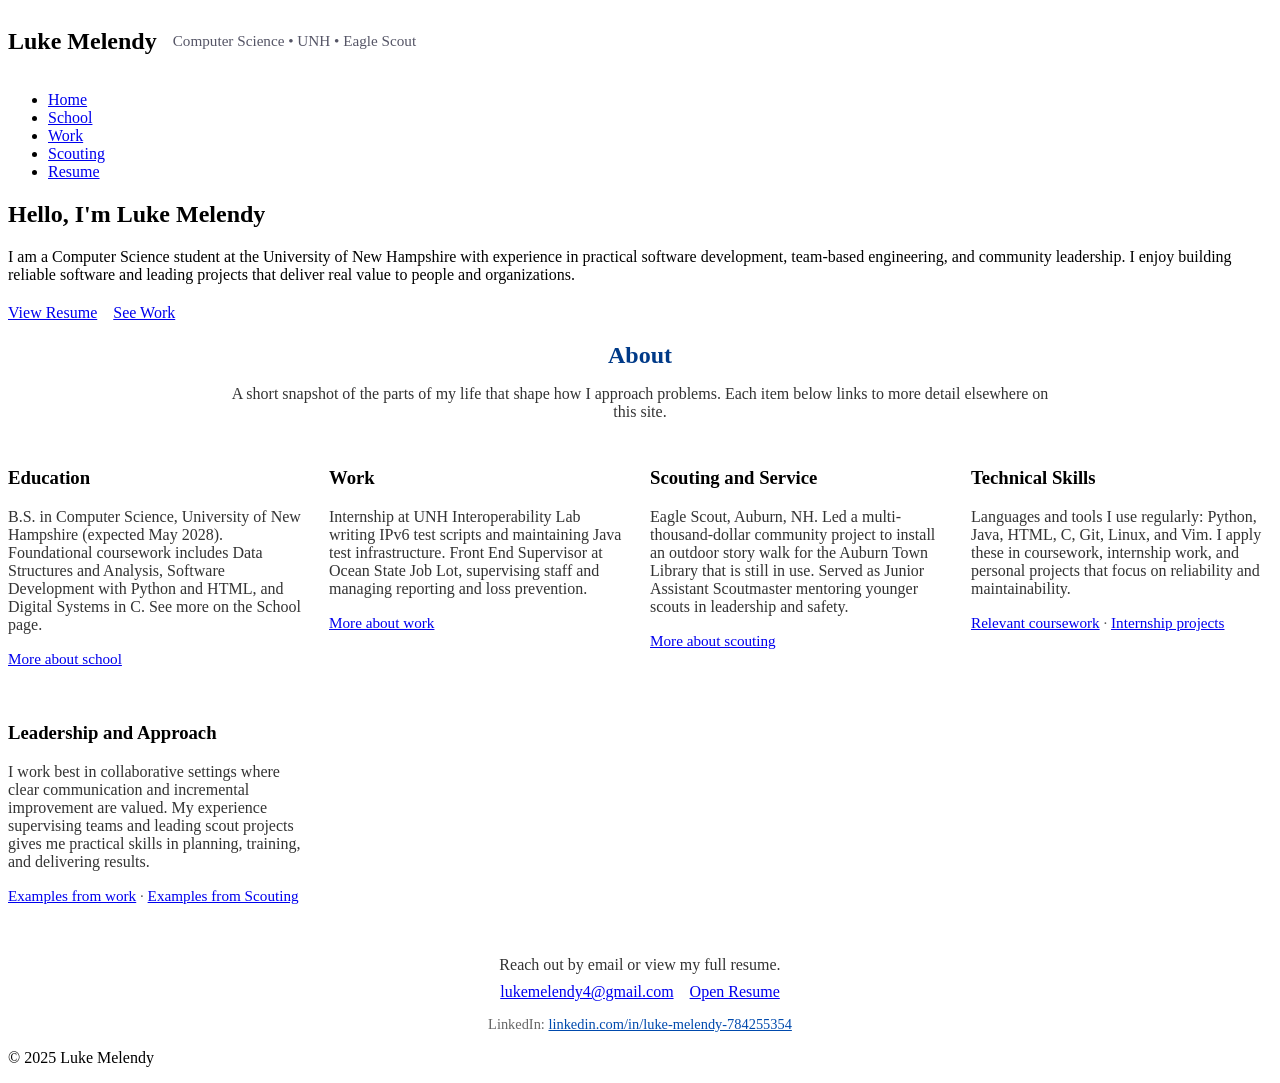
==== index.html @ 71cd74e4 "Update index.html" ====
<!DOCTYPE html>
<html lang="en">
<head>
  <meta charset="utf-8" />
  <meta name="viewport" content="width=device-width,initial-scale=1" />
  <title>Luke Melendy | Portfolio</title>
  <link rel="icon" type="image/png" href="assets/icons/site-logo.png" /> 
</head>
<body>
  <!-- Navigation -->
  <nav class="navbar" role="navigation" aria-label="Main navigation">
    <div style="display:flex; align-items:center; gap:1rem;">
      <h1 class="logo">Luke Melendy</h1>
      <span style="color:#556; font-size:0.95rem;">Computer Science • UNH • Eagle Scout</span>
    </div>

    <ul class="nav-links" aria-hidden="false">
      <li><a href="index.html" class="active">Home</a></li>
      <li><a href="school.html">School</a></li>
      <li><a href="work.html">Work</a></li>
      <li><a href="scouting.html">Scouting</a></li>
      <li><a href="resume.html">Resume</a></li>
    </ul>
  </nav>

  <!-- Hero -->
  <header class="hero" role="banner">
    <div class="hero-content">
      <h2>Hello, I'm Luke Melendy</h2>
      <p>
        I am a Computer Science student at the University of New Hampshire with experience in practical software
        development, team-based engineering, and community leadership. I enjoy building reliable software and
        leading projects that deliver real value to people and organizations.
      </p>

      <div style="margin-top:1.25rem;">
        <a class="btn-primary" href="resume.html">View Resume</a>
        <a class="btn-secondary" href="work.html" style="margin-left:0.75rem">See Work</a>
      </div>
    </div>
  </header>

  <!-- About section with short descriptions for everything -->
  <main class="content" id="about" role="main">
    <h2 style="text-align:center; margin-bottom:1rem; color:#003a88">About</h2>
    <p style="max-width:820px; margin:0 auto 1.75rem; text-align:center; color:#333;">
      A short snapshot of the parts of my life that shape how I approach problems. Each item below links to more
      detail elsewhere on this site.
    </p>

    <!-- responsive grid of short cards -->
    <div class="about-grid" style="display:grid; gap:1.25rem; grid-template-columns:repeat(auto-fit,minmax(260px,1fr));">
      <!-- Education -->
      <div class="edu-card" role="region" aria-labelledby="about-education">
        <h3 id="about-education">Education</h3>
        <p style="color:#333;">
          B.S. in Computer Science, University of New Hampshire (expected May 2028). Foundational coursework includes
          Data Structures and Analysis, Software Development with Python and HTML, and Digital Systems in C. See more on
          the School page.
        </p>
        <p style="margin-top:0.6rem; font-size:0.95rem; color:#555;">
          <a href="school.html">More about school</a>
        </p>
      </div>

      <!-- Work -->
      <div class="work-card" role="region" aria-labelledby="about-work">
        <h3 id="about-work">Work</h3>
        <p style="color:#333;">
          Internship at UNH Interoperability Lab writing IPv6 test scripts and maintaining Java test infrastructure.
          Front End Supervisor at Ocean State Job Lot, supervising staff and managing reporting and loss prevention.
        </p>
        <p style="margin-top:0.6rem; font-size:0.95rem; color:#555;">
          <a href="work.html">More about work</a>
        </p>
      </div>

      <!-- Scouting / Community -->
      <div class="scout-card" role="region" aria-labelledby="about-scouting">
        <h3 id="about-scouting">Scouting and Service</h3>
        <p style="color:#333;">
          Eagle Scout, Auburn, NH. Led a multi-thousand-dollar community project to install an outdoor story walk
          for the Auburn Town Library that is still in use. Served as Junior Assistant Scoutmaster mentoring younger
          scouts in leadership and safety.
        </p>
        <p style="margin-top:0.6rem; font-size:0.95rem; color:#555;">
          <a href="scouting.html">More about scouting</a>
        </p>
      </div>

      <!-- Technical Skills & Projects -->
      <div class="edu-card" role="region" aria-labelledby="about-skills">
        <h3 id="about-skills">Technical Skills</h3>
        <p style="color:#333;">
          Languages and tools I use regularly: Python, Java, HTML, C, Git, Linux, and Vim. I apply these in coursework,
          internship work, and personal projects that focus on reliability and maintainability.
        </p>
        <p style="margin-top:0.6rem; font-size:0.95rem; color:#555;">
          <a href="school.html">Relevant coursework</a> · <a href="work.html">Internship projects</a>
        </p>
      </div>

      <!-- Leadership & Approach -->
      <div class="work-card" role="region" aria-labelledby="about-leadership">
        <h3 id="about-leadership">Leadership and Approach</h3>
        <p style="color:#333;">
          I work best in collaborative settings where clear communication and incremental improvement are valued. My
          experience supervising teams and leading scout projects gives me practical skills in planning, training,
          and delivering results.
        </p>
        <p style="margin-top:0.6rem; font-size:0.95rem; color:#555;">
          <a href="work.html">Examples from work</a> · <a href="scouting.html">Examples from Scouting</a>
        </p>
      </div>
    </div>

    <!-- Small contact / quick links area -->
    <section style="max-width:900px; margin:2.25rem auto 0; text-align:center;">
      <p style="color:#333; margin-bottom:0.6rem;">
        Reach out by email or view my full resume.
      </p>
      <div>
        <a class="btn-secondary" href="mailto:lukemelendy4@gmail.com">lukemelendy4@gmail.com</a>
        <a class="btn-primary" href="resume.html" style="margin-left:0.75rem">Open Resume</a>
      </div>
      <p style="margin-top:0.9rem; color:#666; font-size:0.9rem;">
        LinkedIn: <a href="https://www.linkedin.com/in/luke-melendy-784255354" target="_blank" style="color:#004aad">linkedin.com/in/luke-melendy-784255354</a>
      </p>
    </section>
  </main>

  <!-- Footer -->
  <footer>
    <p>© 2025 Luke Melendy</p>
  </footer>
</body>
</html>
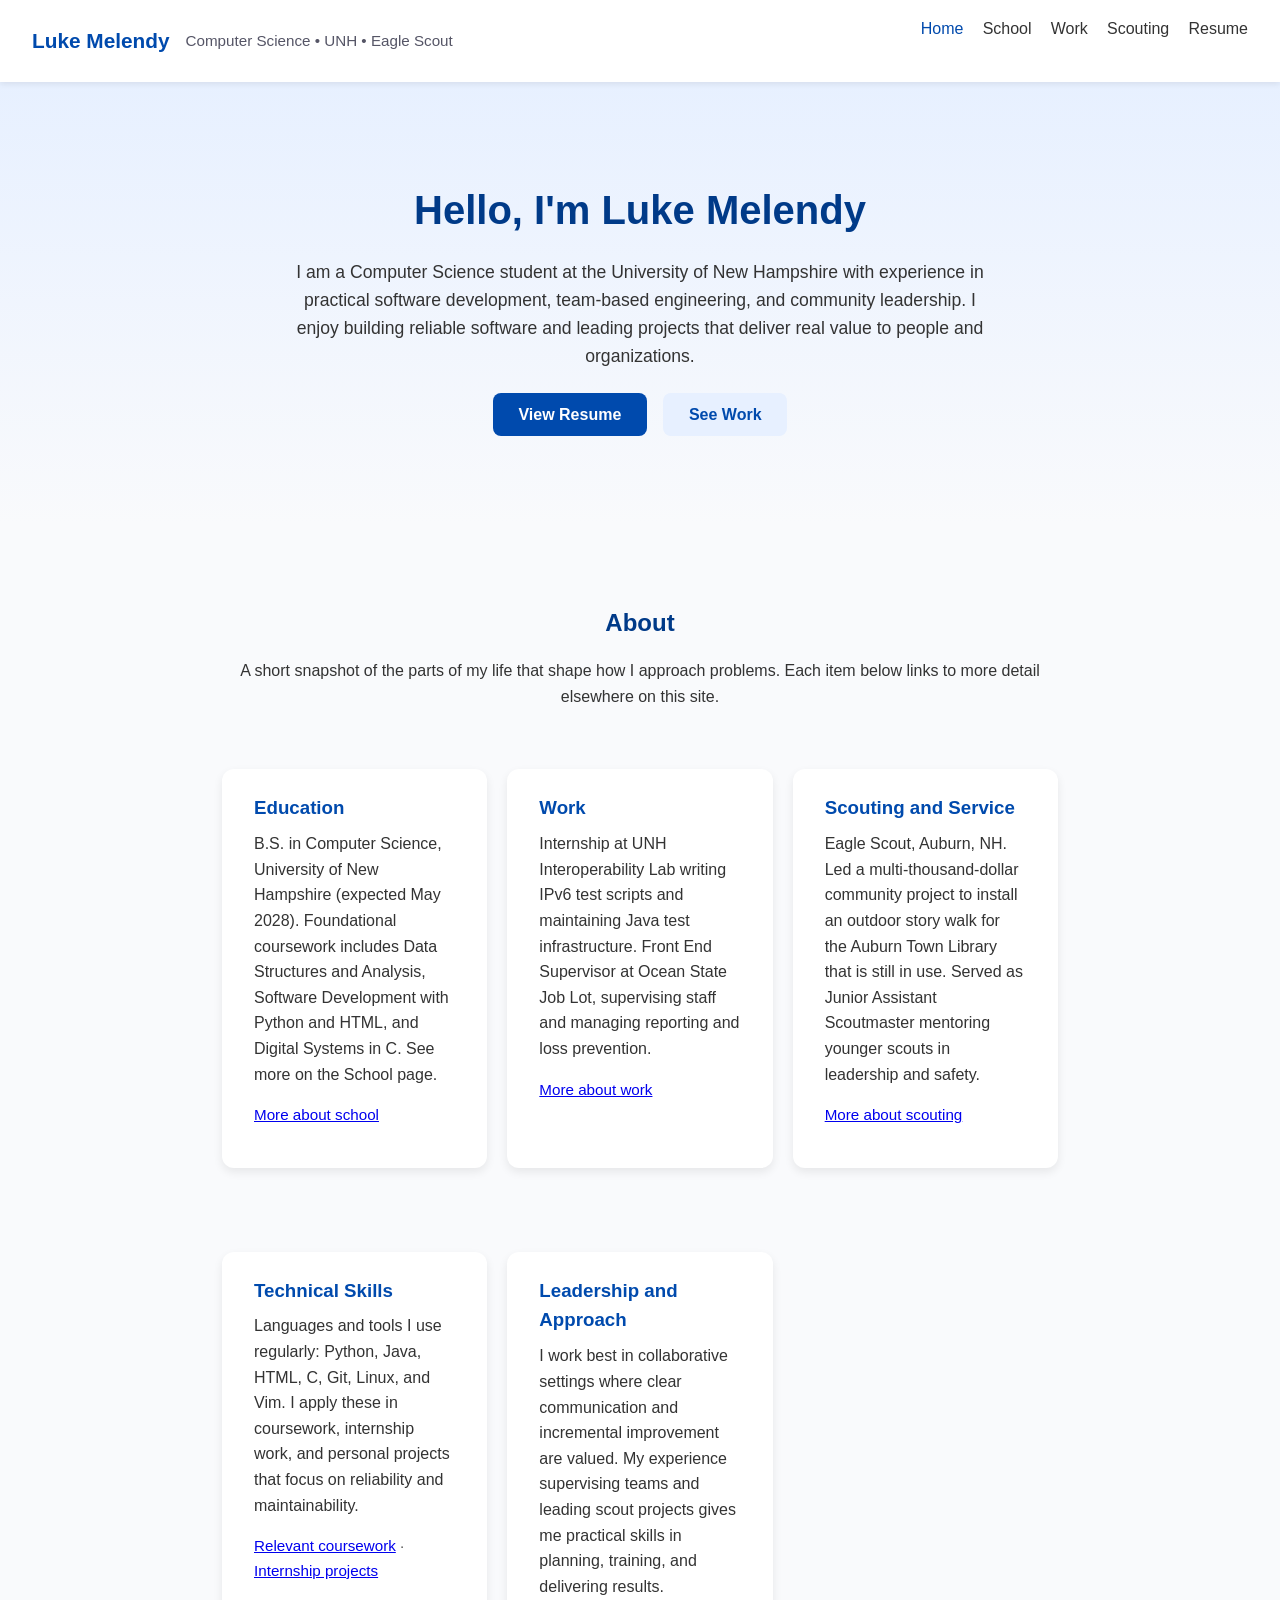
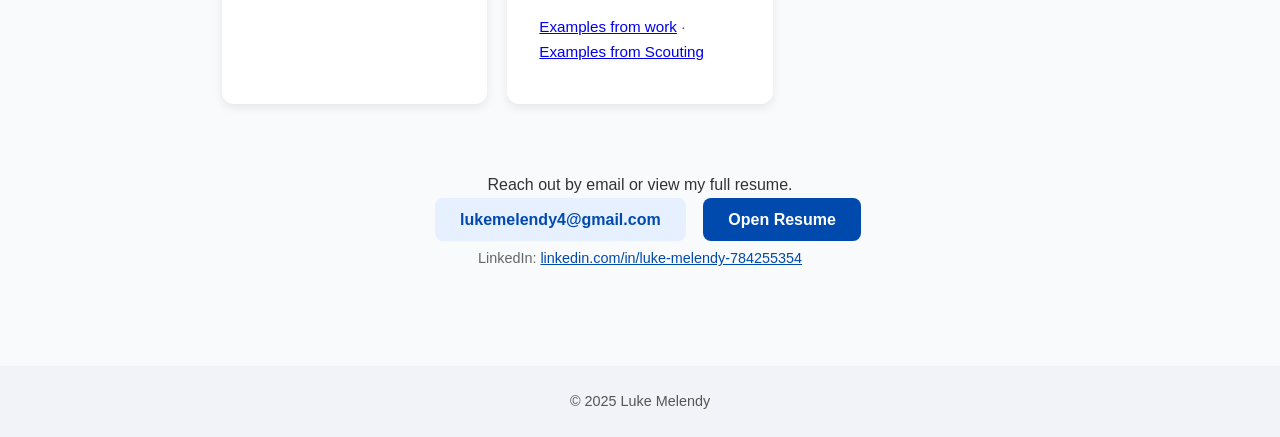
==== commit 1dfa0812: "Update index.html" ====
--- a/index.html
+++ b/index.html
@@ -4,6 +4,7 @@
   <meta charset="utf-8" />
   <meta name="viewport" content="width=device-width,initial-scale=1" />
   <title>Luke Melendy | Portfolio</title>
+  <link rel="stylesheet" href="style.css" />
   <link rel="icon" type="image/png" href="assets/icons/site-logo.png" /> 
 </head>
 <body>
--- a/style.css
+++ b/style.css
@@ -0,0 +1,249 @@
+/* ===== Global Reset ===== */
+* {
+  margin: 0;
+  padding: 0;
+  box-sizing: border-box;
+}
+
+body {
+  font-family: "Segoe UI", Tahoma, Geneva, Verdana, sans-serif;
+  background-color: #f9fafc;
+  color: #222;
+  line-height: 1.6;
+}
+
+/* ===== Navbar ===== */
+.navbar {
+  background-color: #ffffff;
+  display: flex;
+  justify-content: space-between;
+  align-items: center;
+  padding: 1rem 2rem;
+  box-shadow: 0 2px 6px rgba(0, 0, 0, 0.08);
+  position: sticky;
+  top: 0;
+  z-index: 10;
+}
+
+.logo {
+  font-size: 1.3rem;
+  font-weight: 700;
+  color: #004aad;
+}
+
+.nav-links {
+  list-style: none;
+  display: flex;
+  gap: 1.2rem;
+}
+
+.nav-links a {
+  text-decoration: none;
+  color: #333;
+  font-weight: 500;
+  transition: color 0.2s;
+}
+
+.nav-links a:hover,
+.nav-links .active {
+  color: #004aad;
+}
+
+/* ===== Hero Section (Homepage) ===== */
+.hero {
+  text-align: center;
+  padding: 6rem 2rem;
+  background: linear-gradient(180deg, #e7f0ff 0%, #f9fafc 100%);
+}
+
+.hero h2 {
+  font-size: 2.5rem;
+  color: #003a88;
+  margin-bottom: 1rem;
+}
+
+.hero p {
+  max-width: 700px;
+  margin: 0 auto 2rem;
+  font-size: 1.1rem;
+  color: #333;
+}
+
+.btn-primary {
+  background-color: #004aad;
+  color: white;
+  text-decoration: none;
+  padding: 0.8rem 1.6rem;
+  border-radius: 8px;
+  font-weight: 600;
+  transition: background-color 0.2s;
+}
+
+.btn-primary:hover {
+  background-color: #003a88;
+}
+
+.btn-secondary {
+  background-color: #e7f0ff;
+  color: #004aad;
+  text-decoration: none;
+  padding: 0.8rem 1.6rem;
+  border-radius: 8px;
+  font-weight: 600;
+  margin-left: 1rem;
+  transition: background-color 0.2s;
+}
+
+.btn-secondary:hover {
+  background-color: #d5e5ff;
+}
+
+/* ===== Content Sections ===== */
+.content {
+  max-width: 900px;
+  margin: 3rem auto;
+  padding: 2rem;
+}
+
+.content h2 {
+  color: #003a88;
+  margin-bottom: 1rem;
+  text-align: center;
+}
+
+.content p {
+  margin-bottom: 1rem;
+  color: #333;
+}
+
+/* ===== Cards (Education, Work, Scouting) ===== */
+.edu-card,
+.work-card,
+.scout-card {
+  background: #ffffff;
+  border-radius: 12px;
+  padding: 1.5rem 2rem;
+  margin: 2rem 0;
+  box-shadow: 0 4px 10px rgba(0, 0, 0, 0.08);
+}
+
+.edu-card h3,
+.work-card h3,
+.scout-card h3 {
+  color: #004aad;
+  margin-bottom: 0.5rem;
+}
+
+.date {
+  color: #555;
+  font-size: 0.9rem;
+  margin-bottom: 1rem;
+}
+
+ul {
+  margin-left: 1.5rem;
+  margin-bottom: 1rem;
+}
+
+ul li {
+  margin-bottom: 0.5rem;
+}
+
+/* ===== Skills Section ===== */
+.skills {
+  max-width: 900px;
+  margin: 3rem auto;
+  padding: 2rem;
+  background: #ffffff;
+  border-radius: 12px;
+  box-shadow: 0 4px 10px rgba(0, 0, 0, 0.08);
+}
+
+.skill-grid {
+  display: grid;
+  grid-template-columns: repeat(auto-fit, minmax(220px, 1fr));
+  gap: 1rem;
+}
+
+.skills h2 {
+  color: #003a88;
+  margin-bottom: 1rem;
+  text-align: center;
+}
+
+/* ===== Resume Section ===== */
+.resume-viewer {
+  margin: 2rem 0;
+  border-radius: 8px;
+  overflow: hidden;
+  box-shadow: 0 4px 10px rgba(0, 0, 0, 0.08);
+}
+
+.resume-actions {
+  text-align: center;
+  margin-bottom: 3rem;
+}
+
+.resume-actions a {
+  display: inline-block;
+  margin: 0.5rem;
+}
+
+/* ===== Contact Section ===== */
+.contact {
+  background-color: #ffffff;
+  padding: 2rem;
+  border-radius: 12px;
+  box-shadow: 0 4px 10px rgba(0, 0, 0, 0.08);
+  max-width: 900px;
+  margin: 0 auto 3rem;
+}
+
+.contact h3 {
+  text-align: center;
+  color: #003a88;
+  margin-bottom: 1rem;
+}
+
+.contact ul {
+  list-style: none;
+  text-align: center;
+}
+
+.contact li {
+  margin-bottom: 0.5rem;
+}
+
+.contact a {
+  color: #004aad;
+  text-decoration: none;
+}
+
+.contact a:hover {
+  text-decoration: underline;
+}
+
+/* ===== Footer ===== */
+footer {
+  text-align: center;
+  padding: 1.5rem;
+  color: #555;
+  background-color: #f1f3f8;
+  font-size: 0.9rem;
+}
+
+/* ===== Responsive Design ===== */
+@media (max-width: 768px) {
+  .nav-links {
+    flex-wrap: wrap;
+    gap: 0.6rem;
+  }
+
+  .hero h2 {
+    font-size: 2rem;
+  }
+
+  .content, .skills {
+    padding: 1.5rem;
+  }
+}
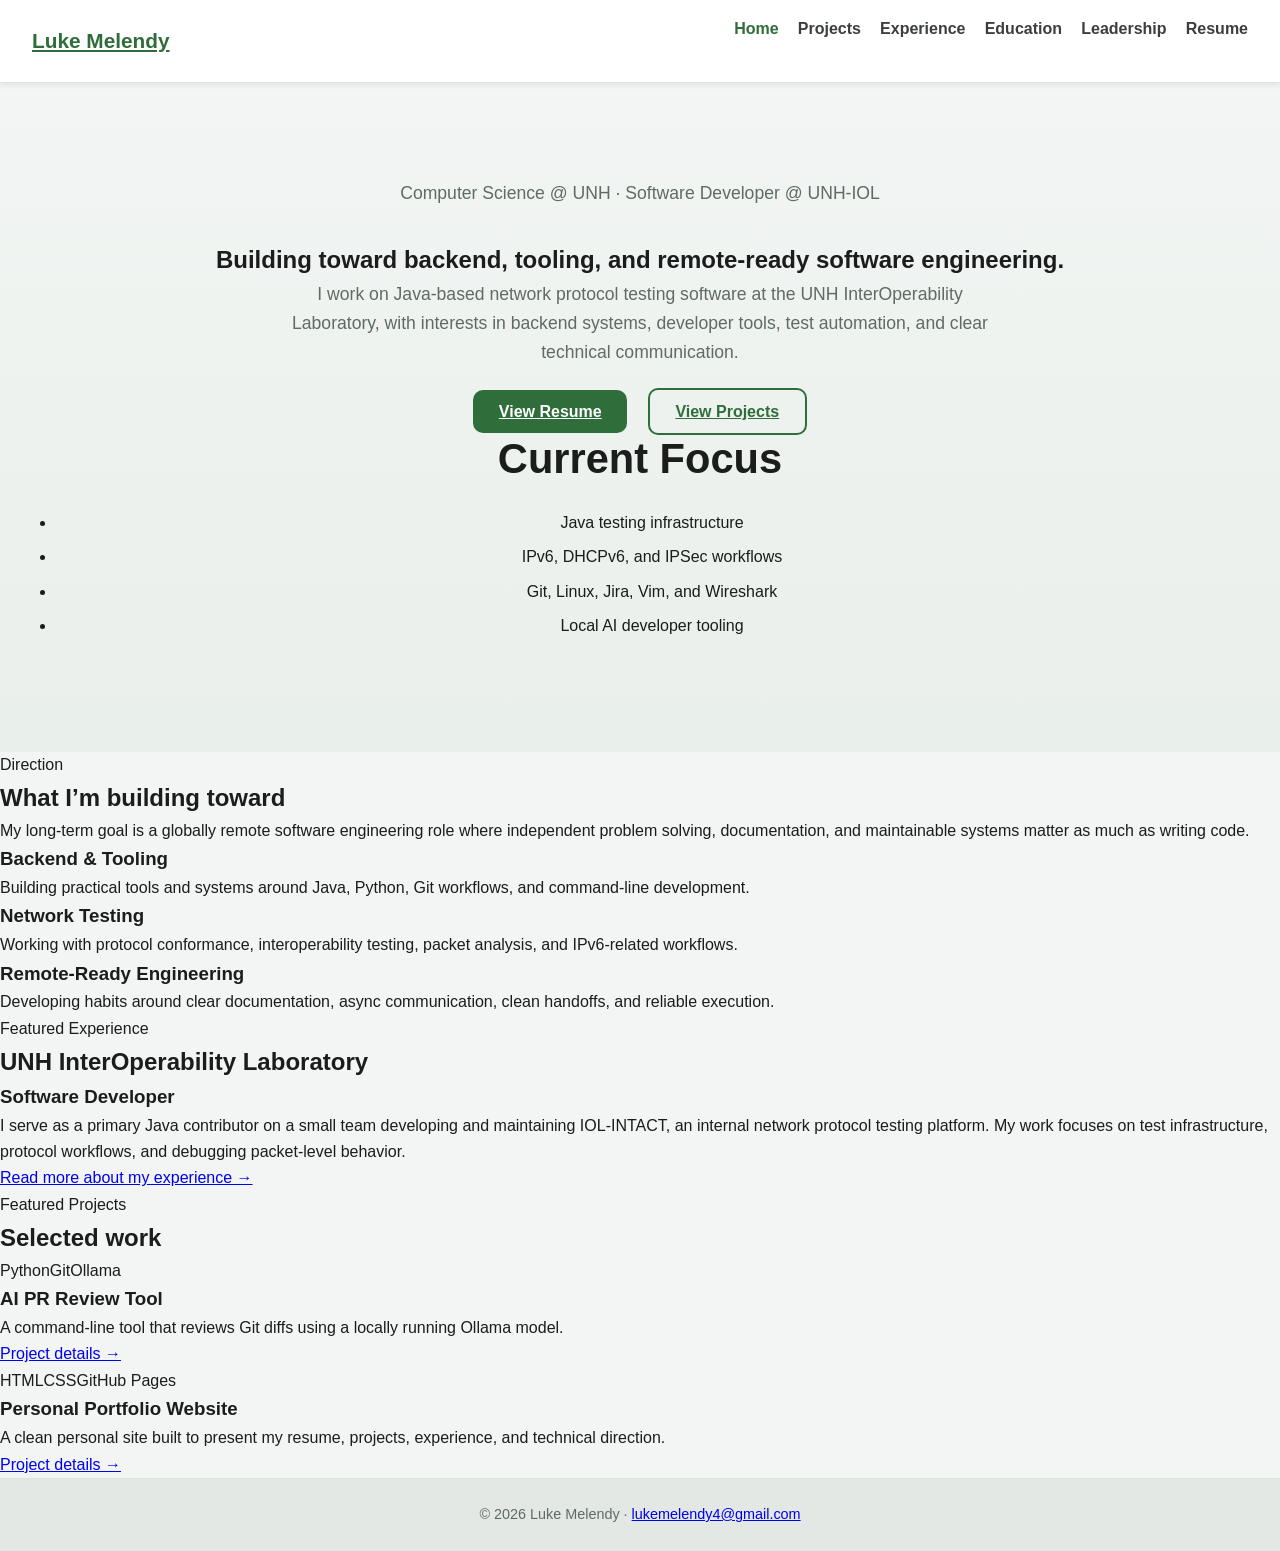
==== commit 25234eb1: "Update index.html" ====
--- a/index.html
+++ b/index.html
@@ -1,138 +1,122 @@
 <!DOCTYPE html>
 <html lang="en">
 <head>
-  <meta charset="utf-8" />
-  <meta name="viewport" content="width=device-width,initial-scale=1" />
-  <title>Luke Melendy | Portfolio</title>
+  <meta charset="UTF-8" />
+  <meta name="viewport" content="width=device-width, initial-scale=1.0" />
+  <meta name="description" content="Luke Melendy — Computer Science student and software developer focused on backend tools, network testing, automation, and remote-ready engineering." />
+  <title>Luke Melendy | Software Developer</title>
   <link rel="stylesheet" href="style.css" />
-  <link rel="icon" type="image/png" href="assets/icons/site-logo.png" /> 
+  <link rel="icon" type="image/png" href="assets/icons/site-logo.png" />
 </head>
 <body>
-  <!-- Navigation -->
-  <nav class="navbar" role="navigation" aria-label="Main navigation">
-    <div style="display:flex; align-items:center; gap:1rem;">
-      <h1 class="logo">Luke Melendy</h1>
-      <span style="color:#556; font-size:0.95rem;">Computer Science • UNH • Eagle Scout</span>
-    </div>
-
-    <ul class="nav-links" aria-hidden="false">
+  <nav class="navbar" aria-label="Main navigation">
+    <a class="logo" href="index.html">Luke Melendy</a>
+    <ul class="nav-links">
       <li><a href="index.html" class="active">Home</a></li>
-      <li><a href="school.html">School</a></li>
-      <li><a href="work.html">Work</a></li>
-      <li><a href="scouting.html">Scouting</a></li>
+      <li><a href="projects.html">Projects</a></li>
+      <li><a href="work.html">Experience</a></li>
+      <li><a href="school.html">Education</a></li>
+      <li><a href="scouting.html">Leadership</a></li>
       <li><a href="resume.html">Resume</a></li>
     </ul>
   </nav>
 
-  <!-- Hero -->
-  <header class="hero" role="banner">
-    <div class="hero-content">
-      <h2>Hello, I'm Luke Melendy</h2>
-      <p>
-        I am a Computer Science student at the University of New Hampshire with experience in practical software
-        development, team-based engineering, and community leadership. I enjoy building reliable software and
-        leading projects that deliver real value to people and organizations.
-      </p>
+  <main>
+    <section class="hero split-section">
+      <div class="hero-copy">
+        <p class="eyebrow">Computer Science @ UNH · Software Developer @ UNH-IOL</p>
+        <h1>Building toward backend, tooling, and remote-ready software engineering.</h1>
+        <p class="lead">
+          I work on Java-based network protocol testing software at the UNH InterOperability Laboratory, with interests in backend systems, developer tools, test automation, and clear technical communication.
+        </p>
+        <div class="button-row">
+          <a class="btn-primary" href="resume.html">View Resume</a>
+          <a class="btn-secondary" href="projects.html">View Projects</a>
+        </div>
+      </div>
 
-      <div style="margin-top:1.25rem;">
-        <a class="btn-primary" href="resume.html">View Resume</a>
-        <a class="btn-secondary" href="work.html" style="margin-left:0.75rem">See Work</a>
-      </div>
-    </div>
-  </header>
+      <aside class="hero-card" aria-label="Technical focus summary">
+        <h2>Current Focus</h2>
+        <ul class="clean-list">
+          <li><span>Java testing infrastructure</span></li>
+          <li><span>IPv6, DHCPv6, and IPSec workflows</span></li>
+          <li><span>Git, Linux, Jira, Vim, and Wireshark</span></li>
+          <li><span>Local AI developer tooling</span></li>
+        </ul>
+      </aside>
+    </section>
 
-  <!-- About section with short descriptions for everything -->
-  <main class="content" id="about" role="main">
-    <h2 style="text-align:center; margin-bottom:1rem; color:#003a88">About</h2>
-    <p style="max-width:820px; margin:0 auto 1.75rem; text-align:center; color:#333;">
-      A short snapshot of the parts of my life that shape how I approach problems. Each item below links to more
-      detail elsewhere on this site.
-    </p>
-
-    <!-- responsive grid of short cards -->
-    <div class="about-grid" style="display:grid; gap:1.25rem; grid-template-columns:repeat(auto-fit,minmax(260px,1fr));">
-      <!-- Education -->
-      <div class="edu-card" role="region" aria-labelledby="about-education">
-        <h3 id="about-education">Education</h3>
-        <p style="color:#333;">
-          B.S. in Computer Science, University of New Hampshire (expected May 2028). Foundational coursework includes
-          Data Structures and Analysis, Software Development with Python and HTML, and Digital Systems in C. See more on
-          the School page.
-        </p>
-        <p style="margin-top:0.6rem; font-size:0.95rem; color:#555;">
-          <a href="school.html">More about school</a>
+    <section class="section">
+      <div class="section-heading">
+        <p class="eyebrow">Direction</p>
+        <h2>What I’m building toward</h2>
+        <p>
+          My long-term goal is a globally remote software engineering role where independent problem solving, documentation, and maintainable systems matter as much as writing code.
         </p>
       </div>
 
-      <!-- Work -->
-      <div class="work-card" role="region" aria-labelledby="about-work">
-        <h3 id="about-work">Work</h3>
-        <p style="color:#333;">
-          Internship at UNH Interoperability Lab writing IPv6 test scripts and maintaining Java test infrastructure.
-          Front End Supervisor at Ocean State Job Lot, supervising staff and managing reporting and loss prevention.
-        </p>
-        <p style="margin-top:0.6rem; font-size:0.95rem; color:#555;">
-          <a href="work.html">More about work</a>
-        </p>
+      <div class="card-grid three">
+        <article class="card">
+          <h3>Backend & Tooling</h3>
+          <p>Building practical tools and systems around Java, Python, Git workflows, and command-line development.</p>
+        </article>
+        <article class="card">
+          <h3>Network Testing</h3>
+          <p>Working with protocol conformance, interoperability testing, packet analysis, and IPv6-related workflows.</p>
+        </article>
+        <article class="card">
+          <h3>Remote-Ready Engineering</h3>
+          <p>Developing habits around clear documentation, async communication, clean handoffs, and reliable execution.</p>
+        </article>
+      </div>
+    </section>
+
+    <section class="section soft-section">
+      <div class="section-heading compact">
+        <p class="eyebrow">Featured Experience</p>
+        <h2>UNH InterOperability Laboratory</h2>
+      </div>
+      <div class="feature-panel">
+        <div>
+          <h3>Software Developer</h3>
+          <p>
+            I serve as a primary Java contributor on a small team developing and maintaining IOL-INTACT, an internal network protocol testing platform. My work focuses on test infrastructure, protocol workflows, and debugging packet-level behavior.
+          </p>
+        </div>
+        <a class="text-link" href="work.html">Read more about my experience →</a>
+      </div>
+    </section>
+
+    <section class="section">
+      <div class="section-heading compact">
+        <p class="eyebrow">Featured Projects</p>
+        <h2>Selected work</h2>
       </div>
 
-      <!-- Scouting / Community -->
-      <div class="scout-card" role="region" aria-labelledby="about-scouting">
-        <h3 id="about-scouting">Scouting and Service</h3>
-        <p style="color:#333;">
-          Eagle Scout, Auburn, NH. Led a multi-thousand-dollar community project to install an outdoor story walk
-          for the Auburn Town Library that is still in use. Served as Junior Assistant Scoutmaster mentoring younger
-          scouts in leadership and safety.
-        </p>
-        <p style="margin-top:0.6rem; font-size:0.95rem; color:#555;">
-          <a href="scouting.html">More about scouting</a>
-        </p>
+      <div class="card-grid two">
+        <article class="card project-card">
+          <div class="tag-row">
+            <span>Python</span><span>Git</span><span>Ollama</span>
+          </div>
+          <h3>AI PR Review Tool</h3>
+          <p>A command-line tool that reviews Git diffs using a locally running Ollama model.</p>
+          <a class="text-link" href="projects.html#ai-pr-review">Project details →</a>
+        </article>
+
+        <article class="card project-card">
+          <div class="tag-row">
+            <span>HTML</span><span>CSS</span><span>GitHub Pages</span>
+          </div>
+          <h3>Personal Portfolio Website</h3>
+          <p>A clean personal site built to present my resume, projects, experience, and technical direction.</p>
+          <a class="text-link" href="projects.html#portfolio">Project details →</a>
+        </article>
       </div>
-
-      <!-- Technical Skills & Projects -->
-      <div class="edu-card" role="region" aria-labelledby="about-skills">
-        <h3 id="about-skills">Technical Skills</h3>
-        <p style="color:#333;">
-          Languages and tools I use regularly: Python, Java, HTML, C, Git, Linux, and Vim. I apply these in coursework,
-          internship work, and personal projects that focus on reliability and maintainability.
-        </p>
-        <p style="margin-top:0.6rem; font-size:0.95rem; color:#555;">
-          <a href="school.html">Relevant coursework</a> · <a href="work.html">Internship projects</a>
-        </p>
-      </div>
-
-      <!-- Leadership & Approach -->
-      <div class="work-card" role="region" aria-labelledby="about-leadership">
-        <h3 id="about-leadership">Leadership and Approach</h3>
-        <p style="color:#333;">
-          I work best in collaborative settings where clear communication and incremental improvement are valued. My
-          experience supervising teams and leading scout projects gives me practical skills in planning, training,
-          and delivering results.
-        </p>
-        <p style="margin-top:0.6rem; font-size:0.95rem; color:#555;">
-          <a href="work.html">Examples from work</a> · <a href="scouting.html">Examples from Scouting</a>
-        </p>
-      </div>
-    </div>
-
-    <!-- Small contact / quick links area -->
-    <section style="max-width:900px; margin:2.25rem auto 0; text-align:center;">
-      <p style="color:#333; margin-bottom:0.6rem;">
-        Reach out by email or view my full resume.
-      </p>
-      <div>
-        <a class="btn-secondary" href="mailto:lukemelendy4@gmail.com">lukemelendy4@gmail.com</a>
-        <a class="btn-primary" href="resume.html" style="margin-left:0.75rem">Open Resume</a>
-      </div>
-      <p style="margin-top:0.9rem; color:#666; font-size:0.9rem;">
-        LinkedIn: <a href="https://www.linkedin.com/in/luke-melendy-784255354" target="_blank" style="color:#004aad">linkedin.com/in/luke-melendy-784255354</a>
-      </p>
     </section>
   </main>
 
-  <!-- Footer -->
   <footer>
-    <p>© 2025 Luke Melendy</p>
+    <p>© 2026 Luke Melendy · <a href="mailto:lukemelendy4@gmail.com">lukemelendy4@gmail.com</a></p>
   </footer>
 </body>
 </html>
--- a/style.css
+++ b/style.css
@@ -5,21 +5,39 @@
   box-sizing: border-box;
 }
 
+/* ===== Readable Green/Grey Theme ===== */
+:root{
+  --bg: #f2f5f3;           /* light grey with subtle green tint */
+  --panel: #ffffff;        /* main card background */
+  --panel-soft: #f8faf9;   /* soft grey-green panel */
+
+  --text: #1a1d1b;         /* near-black forest charcoal (VERY readable) */
+  --muted: #5f6b63;        /* neutral green-grey for secondary text */
+
+  --accent: #2f6d3a;       /* forest green */
+  --accent-light: #76b48d; /* soft moss green */
+
+  --border: #dde4df;       /* light desaturated green border */
+  --shadow: rgba(0,0,0,0.08);
+}
+
+/* ===== Page ===== */
 body {
   font-family: "Segoe UI", Tahoma, Geneva, Verdana, sans-serif;
-  background-color: #f9fafc;
-  color: #222;
-  line-height: 1.6;
+  background-color: var(--bg);
+  color: var(--text);
+  line-height: 1.65;
 }
 
 /* ===== Navbar ===== */
 .navbar {
-  background-color: #ffffff;
+  background: var(--panel);
   display: flex;
   justify-content: space-between;
   align-items: center;
   padding: 1rem 2rem;
-  box-shadow: 0 2px 6px rgba(0, 0, 0, 0.08);
+  border-bottom: 1px solid var(--border);
+  box-shadow: 0 2px 6px var(--shadow);
   position: sticky;
   top: 0;
   z-index: 10;
@@ -28,7 +46,7 @@
 .logo {
   font-size: 1.3rem;
   font-weight: 700;
-  color: #004aad;
+  color: var(--accent);
 }
 
 .nav-links {
@@ -39,26 +57,28 @@
 
 .nav-links a {
   text-decoration: none;
-  color: #333;
-  font-weight: 500;
-  transition: color 0.2s;
+  color: var(--text);
+  font-weight: 600;
+  opacity: 0.85;
+  transition: color 0.18s, opacity 0.18s;
 }
 
 .nav-links a:hover,
 .nav-links .active {
-  color: #004aad;
-}
-
-/* ===== Hero Section (Homepage) ===== */
+  color: var(--accent);
+  opacity: 1;
+}
+
+/* ===== Hero ===== */
 .hero {
   text-align: center;
   padding: 6rem 2rem;
-  background: linear-gradient(180deg, #e7f0ff 0%, #f9fafc 100%);
+  background: linear-gradient(180deg, #f2f5f3 0%, #e9efeb 100%);
 }
 
 .hero h2 {
-  font-size: 2.5rem;
-  color: #003a88;
+  font-size: 2.6rem;
+  color: var(--text);
   margin-bottom: 1rem;
 }
 
@@ -66,39 +86,40 @@
   max-width: 700px;
   margin: 0 auto 2rem;
   font-size: 1.1rem;
-  color: #333;
-}
-
+  color: var(--muted);
+}
+
+/* ===== Buttons ===== */
 .btn-primary {
-  background-color: #004aad;
-  color: white;
-  text-decoration: none;
+  background: var(--accent);
+  color: #fff;
   padding: 0.8rem 1.6rem;
-  border-radius: 8px;
-  font-weight: 600;
-  transition: background-color 0.2s;
+  border-radius: 10px;
+  font-weight: 700;
+  transition: background 0.14s;
 }
 
 .btn-primary:hover {
-  background-color: #003a88;
+  background: #24542e;
 }
 
 .btn-secondary {
-  background-color: #e7f0ff;
-  color: #004aad;
-  text-decoration: none;
+  background-color: transparent;
+  border: 2px solid var(--accent);
+  color: var(--accent);
   padding: 0.8rem 1.6rem;
-  border-radius: 8px;
-  font-weight: 600;
+  border-radius: 10px;
+  font-weight: 700;
   margin-left: 1rem;
-  transition: background-color 0.2s;
+  transition: background-color 0.12s, color 0.12s;
 }
 
 .btn-secondary:hover {
-  background-color: #d5e5ff;
-}
-
-/* ===== Content Sections ===== */
+  background-color: var(--accent);
+  color: #fff;
+}
+
+/* ===== Content ===== */
 .content {
   max-width: 900px;
   margin: 3rem auto;
@@ -106,36 +127,37 @@
 }
 
 .content h2 {
-  color: #003a88;
-  margin-bottom: 1rem;
-  text-align: center;
+  color: var(--text);
+  text-align: center;
+  margin-bottom: 1rem;
 }
 
 .content p {
-  margin-bottom: 1rem;
-  color: #333;
-}
-
-/* ===== Cards (Education, Work, Scouting) ===== */
+  color: var(--muted);
+  margin-bottom: 1rem;
+}
+
+/* ===== Cards ===== */
 .edu-card,
 .work-card,
 .scout-card {
-  background: #ffffff;
-  border-radius: 12px;
-  padding: 1.5rem 2rem;
+  background: var(--panel);
+  border-radius: 14px;
+  padding: 1.6rem 2rem;
   margin: 2rem 0;
-  box-shadow: 0 4px 10px rgba(0, 0, 0, 0.08);
+  box-shadow: 0 4px 12px var(--shadow);
+  border: 1px solid var(--border);
 }
 
 .edu-card h3,
 .work-card h3,
 .scout-card h3 {
-  color: #004aad;
+  color: var(--accent);
   margin-bottom: 0.5rem;
 }
 
 .date {
-  color: #555;
+  color: var(--muted);
   font-size: 0.9rem;
   margin-bottom: 1rem;
 }
@@ -147,16 +169,18 @@
 
 ul li {
   margin-bottom: 0.5rem;
-}
-
-/* ===== Skills Section ===== */
+  color: var(--text);
+}
+
+/* ===== Skills ===== */
 .skills {
   max-width: 900px;
   margin: 3rem auto;
   padding: 2rem;
-  background: #ffffff;
+  background: var(--panel-soft);
   border-radius: 12px;
-  box-shadow: 0 4px 10px rgba(0, 0, 0, 0.08);
+  box-shadow: 0 4px 12px var(--shadow);
+  border: 1px solid var(--border);
 }
 
 .skill-grid {
@@ -165,74 +189,47 @@
   gap: 1rem;
 }
 
-.skills h2 {
-  color: #003a88;
-  margin-bottom: 1rem;
-  text-align: center;
-}
-
-/* ===== Resume Section ===== */
-.resume-viewer {
-  margin: 2rem 0;
-  border-radius: 8px;
-  overflow: hidden;
-  box-shadow: 0 4px 10px rgba(0, 0, 0, 0.08);
-}
-
-.resume-actions {
-  text-align: center;
-  margin-bottom: 3rem;
-}
-
-.resume-actions a {
-  display: inline-block;
-  margin: 0.5rem;
-}
-
-/* ===== Contact Section ===== */
+.skill {
+  background: var(--panel);
+  border-radius: 10px;
+  padding: 0.8rem;
+  text-align: center;
+  color: var(--text);
+  border: 1px solid var(--border);
+}
+
+/* ===== Contact ===== */
 .contact {
-  background-color: #ffffff;
+  background: var(--panel-soft);
   padding: 2rem;
   border-radius: 12px;
-  box-shadow: 0 4px 10px rgba(0, 0, 0, 0.08);
+  box-shadow: 0 4px 12px var(--shadow);
   max-width: 900px;
   margin: 0 auto 3rem;
+  border: 1px solid var(--border);
 }
 
 .contact h3 {
   text-align: center;
-  color: #003a88;
-  margin-bottom: 1rem;
-}
-
-.contact ul {
-  list-style: none;
-  text-align: center;
-}
-
-.contact li {
-  margin-bottom: 0.5rem;
+  color: var(--text);
+  margin-bottom: 1rem;
 }
 
 .contact a {
-  color: #004aad;
-  text-decoration: none;
-}
-
-.contact a:hover {
-  text-decoration: underline;
+  color: var(--accent);
 }
 
 /* ===== Footer ===== */
 footer {
   text-align: center;
   padding: 1.5rem;
-  color: #555;
-  background-color: #f1f3f8;
+  color: var(--muted);
+  background-color: #e3e8e5;
   font-size: 0.9rem;
-}
-
-/* ===== Responsive Design ===== */
+  border-top: 1px solid var(--border);
+}
+
+/* ===== Responsive ===== */
 @media (max-width: 768px) {
   .nav-links {
     flex-wrap: wrap;
@@ -243,7 +240,8 @@
     font-size: 2rem;
   }
 
-  .content, .skills {
+  .content,
+  .skills {
     padding: 1.5rem;
   }
 }
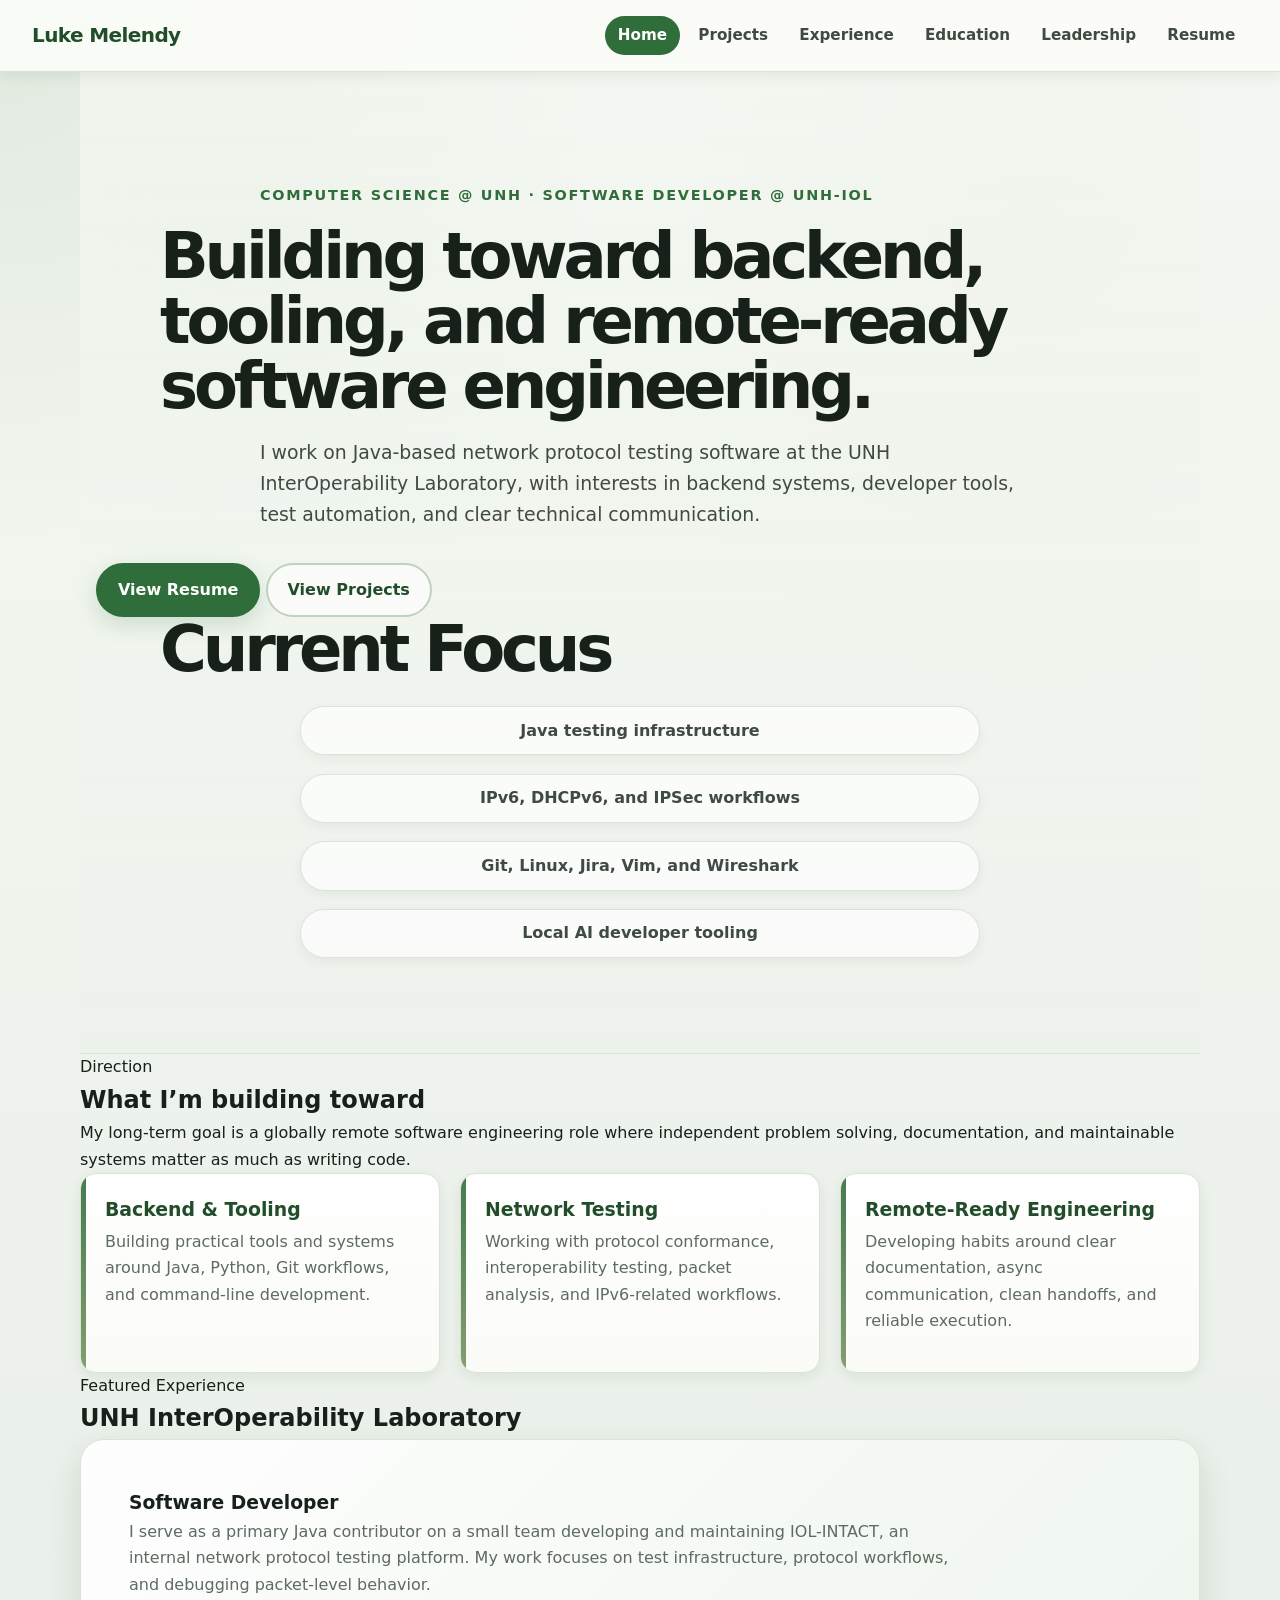
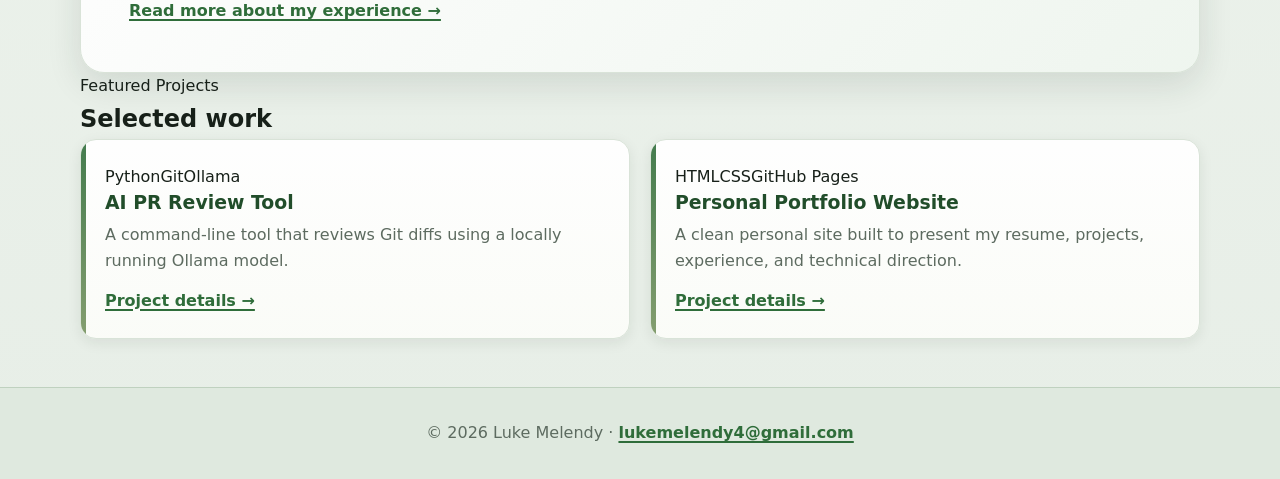
==== commit 808528e4: "Update index.html" ====
--- a/index.html
+++ b/index.html
@@ -37,11 +37,11 @@
 
       <aside class="hero-card" aria-label="Technical focus summary">
         <h2>Current Focus</h2>
-        <ul class="clean-list">
-          <li><span>Java testing infrastructure</span></li>
-          <li><span>IPv6, DHCPv6, and IPSec workflows</span></li>
-          <li><span>Git, Linux, Jira, Vim, and Wireshark</span></li>
-          <li><span>Local AI developer tooling</span></li>
+        <ul class="focus-list">
+          <li>Java testing infrastructure</li>
+          <li>IPv6, DHCPv6, and IPSec workflows</li>
+          <li>Git, Linux, Jira, Vim, and Wireshark</li>
+          <li>Local AI developer tooling</li>
         </ul>
       </aside>
     </section>
--- a/style.css
+++ b/style.css
@@ -1,247 +1,669 @@
-/* ===== Global Reset ===== */
+/* =========================
+   Luke Melendy Portfolio
+   Forest Professional Theme
+   ========================= */
+
+/* ---------- Reset ---------- */
 * {
   margin: 0;
   padding: 0;
   box-sizing: border-box;
 }
 
-/* ===== Readable Green/Grey Theme ===== */
-:root{
-  --bg: #f2f5f3;           /* light grey with subtle green tint */
-  --panel: #ffffff;        /* main card background */
-  --panel-soft: #f8faf9;   /* soft grey-green panel */
-
-  --text: #1a1d1b;         /* near-black forest charcoal (VERY readable) */
-  --muted: #5f6b63;        /* neutral green-grey for secondary text */
-
-  --accent: #2f6d3a;       /* forest green */
-  --accent-light: #76b48d; /* soft moss green */
-
-  --border: #dde4df;       /* light desaturated green border */
-  --shadow: rgba(0,0,0,0.08);
-}
-
-/* ===== Page ===== */
+html {
+  scroll-behavior: smooth;
+}
+
 body {
-  font-family: "Segoe UI", Tahoma, Geneva, Verdana, sans-serif;
-  background-color: var(--bg);
-  color: var(--text);
+  font-family: "Segoe UI", system-ui, -apple-system, BlinkMacSystemFont, sans-serif;
+  background:
+    radial-gradient(circle at top left, rgba(84, 132, 91, 0.12), transparent 34rem),
+    linear-gradient(180deg, #f4f7f1 0%, #edf3ec 55%, #e7eee7 100%);
+  color: #172019;
   line-height: 1.65;
-}
-
-/* ===== Navbar ===== */
+  min-height: 100vh;
+}
+
+/* ---------- Theme ---------- */
+:root {
+  --bg: #f4f7f1;
+  --bg-soft: #edf3ec;
+  --panel: #ffffff;
+  --panel-warm: #fbfcf8;
+
+  --text: #172019;
+  --muted: #5d6b60;
+  --muted-dark: #3f4b42;
+
+  --green: #2f6d3a;
+  --green-dark: #214d2a;
+  --green-soft: #dceadd;
+  --moss: #789461;
+  --bark: #6b563f;
+
+  --border: #d9e3d8;
+  --border-strong: #bfd1bf;
+
+  --shadow-sm: 0 4px 14px rgba(25, 44, 29, 0.08);
+  --shadow-md: 0 12px 34px rgba(25, 44, 29, 0.12);
+
+  --radius-sm: 10px;
+  --radius-md: 16px;
+  --radius-lg: 24px;
+
+  --max-width: 1120px;
+}
+
+/* ---------- Links ---------- */
+a {
+  color: var(--green);
+  font-weight: 700;
+  text-decoration-thickness: 2px;
+  text-underline-offset: 3px;
+}
+
+a:hover {
+  color: var(--green-dark);
+}
+
+/* ---------- Navbar ---------- */
 .navbar {
-  background: var(--panel);
+  width: 100%;
+  min-height: 72px;
+  padding: 0 2rem;
+  background: rgba(251, 252, 248, 0.92);
+  border-bottom: 1px solid var(--border);
+  box-shadow: var(--shadow-sm);
+  backdrop-filter: blur(12px);
+
   display: flex;
+  align-items: center;
   justify-content: space-between;
-  align-items: center;
-  padding: 1rem 2rem;
-  border-bottom: 1px solid var(--border);
-  box-shadow: 0 2px 6px var(--shadow);
+
   position: sticky;
   top: 0;
-  z-index: 10;
+  z-index: 50;
 }
 
 .logo {
-  font-size: 1.3rem;
-  font-weight: 700;
-  color: var(--accent);
+  font-size: 1.25rem;
+  font-weight: 800;
+  letter-spacing: -0.03em;
+  color: var(--green-dark);
+  white-space: nowrap;
+}
+
+.logo a,
+.logo {
+  text-decoration: none;
 }
 
 .nav-links {
   list-style: none;
   display: flex;
-  gap: 1.2rem;
+  align-items: center;
+  justify-content: flex-end;
+  gap: 0.35rem;
+  margin: 0;
+  padding: 0;
+}
+
+.nav-links li {
+  margin: 0;
+  padding: 0;
 }
 
 .nav-links a {
+  display: inline-flex;
+  align-items: center;
+  justify-content: center;
+  min-height: 38px;
+  padding: 0.45rem 0.8rem;
+  border-radius: 999px;
+
+  color: var(--muted-dark);
+  font-size: 0.95rem;
+  font-weight: 700;
   text-decoration: none;
-  color: var(--text);
-  font-weight: 600;
-  opacity: 0.85;
-  transition: color 0.18s, opacity 0.18s;
-}
-
-.nav-links a:hover,
-.nav-links .active {
-  color: var(--accent);
-  opacity: 1;
-}
-
-/* ===== Hero ===== */
-.hero {
-  text-align: center;
-  padding: 6rem 2rem;
-  background: linear-gradient(180deg, #f2f5f3 0%, #e9efeb 100%);
-}
-
-.hero h2 {
-  font-size: 2.6rem;
+  transition: background 0.15s ease, color 0.15s ease, transform 0.15s ease;
+}
+
+.nav-links a:hover {
+  color: var(--green-dark);
+  background: var(--green-soft);
+  transform: translateY(-1px);
+}
+
+.nav-links a.active {
+  color: #ffffff;
+  background: var(--green);
+}
+
+/* ---------- Shared Page Layout ---------- */
+main,
+.content,
+.skills,
+.contact,
+.page-section,
+.resume-actions,
+.resume-viewer {
+  width: min(var(--max-width), calc(100% - 2rem));
+  margin-left: auto;
+  margin-right: auto;
+}
+
+.content,
+.page-section {
+  padding: 4rem 0;
+}
+
+.section-kicker,
+.kicker {
+  color: var(--green);
+  font-size: 0.85rem;
+  font-weight: 800;
+  letter-spacing: 0.12em;
+  text-transform: uppercase;
+  margin-bottom: 0.65rem;
+}
+
+.content h2,
+.page-section h2,
+.skills h2 {
+  font-size: clamp(1.8rem, 3vw, 2.6rem);
+  line-height: 1.1;
+  letter-spacing: -0.04em;
   color: var(--text);
   margin-bottom: 1rem;
 }
 
+.content > p,
+.page-section > p,
+.section-intro {
+  max-width: 760px;
+  color: var(--muted);
+  font-size: 1.05rem;
+  margin-bottom: 2rem;
+}
+
+/* ---------- Hero ---------- */
+.hero {
+  width: 100%;
+  padding: 7rem 1rem 5.5rem;
+  background:
+    linear-gradient(rgba(244, 247, 241, 0.86), rgba(237, 243, 236, 0.95)),
+    radial-gradient(circle at 15% 15%, rgba(47, 109, 58, 0.14), transparent 24rem),
+    radial-gradient(circle at 85% 20%, rgba(120, 148, 97, 0.14), transparent 26rem);
+  border-bottom: 1px solid var(--border);
+}
+
+.hero-content {
+  width: min(940px, calc(100% - 2rem));
+  margin: 0 auto;
+  text-align: center;
+}
+
+.hero .eyebrow {
+  color: var(--green);
+  font-size: 0.9rem;
+  font-weight: 800;
+  letter-spacing: 0.12em;
+  text-transform: uppercase;
+  margin-bottom: 1rem;
+}
+
+.hero h1,
+.hero h2 {
+  max-width: 960px;
+  margin: 0 auto 1.1rem;
+  font-size: clamp(2.3rem, 5vw, 4.6rem);
+  line-height: 1.02;
+  letter-spacing: -0.065em;
+  color: var(--text);
+}
+
 .hero p {
-  max-width: 700px;
+  max-width: 760px;
   margin: 0 auto 2rem;
-  font-size: 1.1rem;
-  color: var(--muted);
-}
-
-/* ===== Buttons ===== */
+  color: var(--muted-dark);
+  font-size: clamp(1rem, 1.7vw, 1.18rem);
+}
+
+.hero-actions {
+  display: flex;
+  justify-content: center;
+  gap: 0.9rem;
+  flex-wrap: wrap;
+  margin-top: 1.75rem;
+}
+
+/* ---------- Buttons ---------- */
+.btn-primary,
+.btn-secondary,
+.button {
+  display: inline-flex;
+  align-items: center;
+  justify-content: center;
+  min-height: 46px;
+  padding: 0.75rem 1.25rem;
+  border-radius: 999px;
+  font-weight: 800;
+  text-decoration: none;
+  transition: transform 0.15s ease, box-shadow 0.15s ease, background 0.15s ease;
+}
+
 .btn-primary {
-  background: var(--accent);
-  color: #fff;
-  padding: 0.8rem 1.6rem;
-  border-radius: 10px;
-  font-weight: 700;
-  transition: background 0.14s;
+  color: #ffffff;
+  background: var(--green);
+  border: 2px solid var(--green);
+  box-shadow: 0 8px 22px rgba(47, 109, 58, 0.18);
 }
 
 .btn-primary:hover {
-  background: #24542e;
+  color: #ffffff;
+  background: var(--green-dark);
+  border-color: var(--green-dark);
+  transform: translateY(-2px);
+  box-shadow: 0 12px 28px rgba(47, 109, 58, 0.22);
 }
 
 .btn-secondary {
-  background-color: transparent;
-  border: 2px solid var(--accent);
-  color: var(--accent);
-  padding: 0.8rem 1.6rem;
-  border-radius: 10px;
-  font-weight: 700;
-  margin-left: 1rem;
-  transition: background-color 0.12s, color 0.12s;
+  color: var(--green-dark);
+  background: rgba(255, 255, 255, 0.7);
+  border: 2px solid var(--border-strong);
 }
 
 .btn-secondary:hover {
-  background-color: var(--accent);
-  color: #fff;
-}
-
-/* ===== Content ===== */
-.content {
-  max-width: 900px;
-  margin: 3rem auto;
-  padding: 2rem;
-}
-
-.content h2 {
-  color: var(--text);
-  text-align: center;
-  margin-bottom: 1rem;
-}
-
-.content p {
-  color: var(--muted);
-  margin-bottom: 1rem;
-}
-
-/* ===== Cards ===== */
+  color: var(--green-dark);
+  background: var(--green-soft);
+  transform: translateY(-2px);
+}
+
+/* ---------- Grids ---------- */
+.grid,
+.card-grid,
+.about-grid,
+.skill-grid,
+.project-grid,
+.focus-grid {
+  display: grid;
+  gap: 1.25rem;
+}
+
+.card-grid,
+.about-grid,
+.project-grid {
+  grid-template-columns: repeat(auto-fit, minmax(260px, 1fr));
+}
+
+.focus-grid,
+.skill-grid {
+  grid-template-columns: repeat(auto-fit, minmax(210px, 1fr));
+}
+
+/* ---------- Cards ---------- */
+.card,
 .edu-card,
 .work-card,
-.scout-card {
-  background: var(--panel);
-  border-radius: 14px;
-  padding: 1.6rem 2rem;
-  margin: 2rem 0;
-  box-shadow: 0 4px 12px var(--shadow);
+.scout-card,
+.project-card,
+.skill,
+.focus-card {
+  background:
+    linear-gradient(180deg, rgba(255, 255, 255, 0.96), rgba(251, 252, 248, 0.96));
   border: 1px solid var(--border);
-}
-
+  border-radius: var(--radius-md);
+  box-shadow: var(--shadow-sm);
+  padding: 1.5rem;
+  position: relative;
+  overflow: hidden;
+}
+
+.card::before,
+.edu-card::before,
+.work-card::before,
+.scout-card::before,
+.project-card::before,
+.focus-card::before {
+  content: "";
+  position: absolute;
+  inset: 0 auto 0 0;
+  width: 5px;
+  background: linear-gradient(180deg, var(--green), var(--moss));
+  opacity: 0.9;
+}
+
+.card:hover,
+.edu-card:hover,
+.work-card:hover,
+.scout-card:hover,
+.project-card:hover,
+.focus-card:hover {
+  box-shadow: var(--shadow-md);
+  transform: translateY(-2px);
+  transition: transform 0.18s ease, box-shadow 0.18s ease;
+}
+
+.card h3,
 .edu-card h3,
 .work-card h3,
-.scout-card h3 {
-  color: var(--accent);
-  margin-bottom: 0.5rem;
-}
-
-.date {
+.scout-card h3,
+.project-card h3,
+.focus-card h3 {
+  color: var(--green-dark);
+  font-size: 1.18rem;
+  line-height: 1.25;
+  margin-bottom: 0.45rem;
+}
+
+.card p,
+.edu-card p,
+.work-card p,
+.scout-card p,
+.project-card p,
+.focus-card p {
   color: var(--muted);
-  font-size: 0.9rem;
+  margin-bottom: 0.85rem;
+}
+
+.company,
+.date,
+.meta {
+  color: var(--muted-dark);
+  font-size: 0.92rem;
+  font-weight: 700;
+  margin-bottom: 0.75rem;
+}
+
+/* ---------- Lists ---------- */
+ul {
+  margin: 0.75rem 0 0;
+  padding-left: 1.2rem;
+}
+
+li {
+  color: var(--text);
+  margin-bottom: 0.45rem;
+}
+
+.card ul,
+.edu-card ul,
+.work-card ul,
+.scout-card ul,
+.project-card ul,
+.focus-card ul,
+.content ul,
+.page-section ul {
+  padding-left: 1.2rem;
+}
+
+.card li,
+.edu-card li,
+.work-card li,
+.scout-card li,
+.project-card li,
+.focus-card li,
+.content li,
+.page-section li {
+  color: var(--text);
+}
+
+/* ---------- Homepage Focus List Fix ---------- */
+.focus-list,
+.current-focus,
+.clean-list {
+  width: min(680px, calc(100% - 2rem));
+  margin: 1.5rem auto 0;
+  padding: 0;
+  list-style: none;
+  display: grid;
+  gap: 0.7rem;
+}
+
+.focus-list li,
+.current-focus li,
+.clean-list li {
+  background: rgba(255, 255, 255, 0.72);
+  border: 1px solid var(--border);
+  border-radius: 999px;
+  padding: 0.65rem 1rem;
+  color: var(--muted-dark);
+  font-weight: 700;
+  text-align: center;
+  box-shadow: 0 4px 12px rgba(25, 44, 29, 0.05);
+}
+
+/* ---------- Feature Section ---------- */
+.feature-section {
+  width: min(var(--max-width), calc(100% - 2rem));
+  margin: 0 auto;
+  padding: 4rem 0;
+}
+
+.feature-panel {
+  background:
+    linear-gradient(135deg, rgba(255, 255, 255, 0.96), rgba(239, 246, 239, 0.96));
+  border: 1px solid var(--border);
+  border-radius: var(--radius-lg);
+  box-shadow: var(--shadow-md);
+  padding: clamp(1.5rem, 4vw, 3rem);
+}
+
+.feature-panel h2 {
+  font-size: clamp(1.8rem, 3vw, 2.8rem);
+  line-height: 1.1;
+  letter-spacing: -0.04em;
   margin-bottom: 1rem;
 }
 
-ul {
-  margin-left: 1.5rem;
-  margin-bottom: 1rem;
-}
-
-ul li {
-  margin-bottom: 0.5rem;
-  color: var(--text);
-}
-
-/* ===== Skills ===== */
+.feature-panel p {
+  color: var(--muted);
+  max-width: 820px;
+}
+
+/* ---------- Project Tags ---------- */
+.tags,
+.tech-tags {
+  display: flex;
+  flex-wrap: wrap;
+  gap: 0.45rem;
+  margin: 0.9rem 0 1rem;
+}
+
+.tag,
+.tech-tags span,
+.tags span {
+  display: inline-flex;
+  align-items: center;
+  min-height: 28px;
+  padding: 0.25rem 0.65rem;
+  border-radius: 999px;
+  background: var(--green-soft);
+  color: var(--green-dark);
+  font-size: 0.82rem;
+  font-weight: 800;
+}
+
+/* ---------- Skills ---------- */
 .skills {
-  max-width: 900px;
-  margin: 3rem auto;
+  padding: 3rem 1rem;
+  background: transparent;
+}
+
+.skill-grid > div,
+.skill {
+  text-align: left;
+}
+
+.skill-grid h4,
+.skill h4 {
+  color: var(--green-dark);
+  margin-bottom: 0.35rem;
+}
+
+.skill-grid p,
+.skill p {
+  color: var(--muted);
+}
+
+/* ---------- Resume Page ---------- */
+.resume-viewer {
+  background: var(--panel);
+  border: 1px solid var(--border);
+  border-radius: var(--radius-md);
+  box-shadow: var(--shadow-md);
+  overflow: hidden;
+  margin-top: 1.5rem;
+}
+
+.resume-viewer iframe {
+  display: block;
+  width: 100%;
+  height: 820px;
+  border: none;
+}
+
+.resume-actions {
+  display: flex;
+  gap: 0.9rem;
+  justify-content: center;
+  flex-wrap: wrap;
+  margin-top: 1.5rem;
+}
+
+/* ---------- Contact ---------- */
+.contact {
+  margin-top: 1rem;
+  margin-bottom: 4rem;
   padding: 2rem;
-  background: var(--panel-soft);
-  border-radius: 12px;
-  box-shadow: 0 4px 12px var(--shadow);
+  background: var(--panel-warm);
   border: 1px solid var(--border);
-}
-
-.skill-grid {
+  border-radius: var(--radius-md);
+  box-shadow: var(--shadow-sm);
+}
+
+.contact h3 {
+  color: var(--green-dark);
+  margin-bottom: 0.85rem;
+  text-align: center;
+}
+
+.contact ul {
+  list-style: none;
+  padding: 0;
+  margin: 0;
   display: grid;
-  grid-template-columns: repeat(auto-fit, minmax(220px, 1fr));
-  gap: 1rem;
-}
-
-.skill {
-  background: var(--panel);
-  border-radius: 10px;
-  padding: 0.8rem;
+  gap: 0.5rem;
   text-align: center;
-  color: var(--text);
-  border: 1px solid var(--border);
-}
-
-/* ===== Contact ===== */
-.contact {
-  background: var(--panel-soft);
-  padding: 2rem;
-  border-radius: 12px;
-  box-shadow: 0 4px 12px var(--shadow);
-  max-width: 900px;
-  margin: 0 auto 3rem;
-  border: 1px solid var(--border);
-}
-
-.contact h3 {
+}
+
+/* ---------- Footer ---------- */
+footer {
+  margin-top: 3rem;
+  padding: 2rem 1rem;
   text-align: center;
-  color: var(--text);
-  margin-bottom: 1rem;
-}
-
-.contact a {
-  color: var(--accent);
-}
-
-/* ===== Footer ===== */
-footer {
+  color: var(--muted);
+  background: #dfe9df;
+  border-top: 1px solid var(--border-strong);
+}
+
+/* ---------- Utility Classes ---------- */
+.center {
   text-align: center;
-  padding: 1.5rem;
-  color: var(--muted);
-  background-color: #e3e8e5;
-  font-size: 0.9rem;
-  border-top: 1px solid var(--border);
-}
-
-/* ===== Responsive ===== */
-@media (max-width: 768px) {
+}
+
+.narrow {
+  max-width: 760px;
+}
+
+.spaced {
+  margin-top: 2rem;
+}
+
+.two-column {
+  display: grid;
+  grid-template-columns: 1.1fr 0.9fr;
+  gap: 1.5rem;
+  align-items: start;
+}
+
+/* ---------- Responsive ---------- */
+@media (max-width: 900px) {
+  .navbar {
+    min-height: auto;
+    padding: 1rem;
+    align-items: flex-start;
+    flex-direction: column;
+    gap: 0.8rem;
+  }
+
   .nav-links {
+    width: 100%;
+    justify-content: flex-start;
     flex-wrap: wrap;
-    gap: 0.6rem;
-  }
-
+  }
+
+  .nav-links a {
+    font-size: 0.9rem;
+    padding: 0.4rem 0.65rem;
+  }
+
+  .hero {
+    padding: 5rem 1rem 4rem;
+  }
+
+  .two-column {
+    grid-template-columns: 1fr;
+  }
+
+  .resume-viewer iframe {
+    height: 640px;
+  }
+}
+
+@media (max-width: 560px) {
+  body {
+    line-height: 1.58;
+  }
+
+  .navbar {
+    position: static;
+  }
+
+  .logo {
+    font-size: 1.15rem;
+  }
+
+  .hero {
+    padding: 4rem 1rem 3.5rem;
+  }
+
+  .hero h1,
   .hero h2 {
-    font-size: 2rem;
+    font-size: 2.25rem;
   }
 
   .content,
-  .skills {
-    padding: 1.5rem;
-  }
-}
+  .page-section {
+    padding: 3rem 0;
+  }
+
+  .card,
+  .edu-card,
+  .work-card,
+  .scout-card,
+  .project-card,
+  .focus-card {
+    padding: 1.2rem;
+  }
+
+  .btn-primary,
+  .btn-secondary {
+    width: 100%;
+  }
+
+  .hero-actions,
+  .resume-actions {
+    width: 100%;
+  }
+}
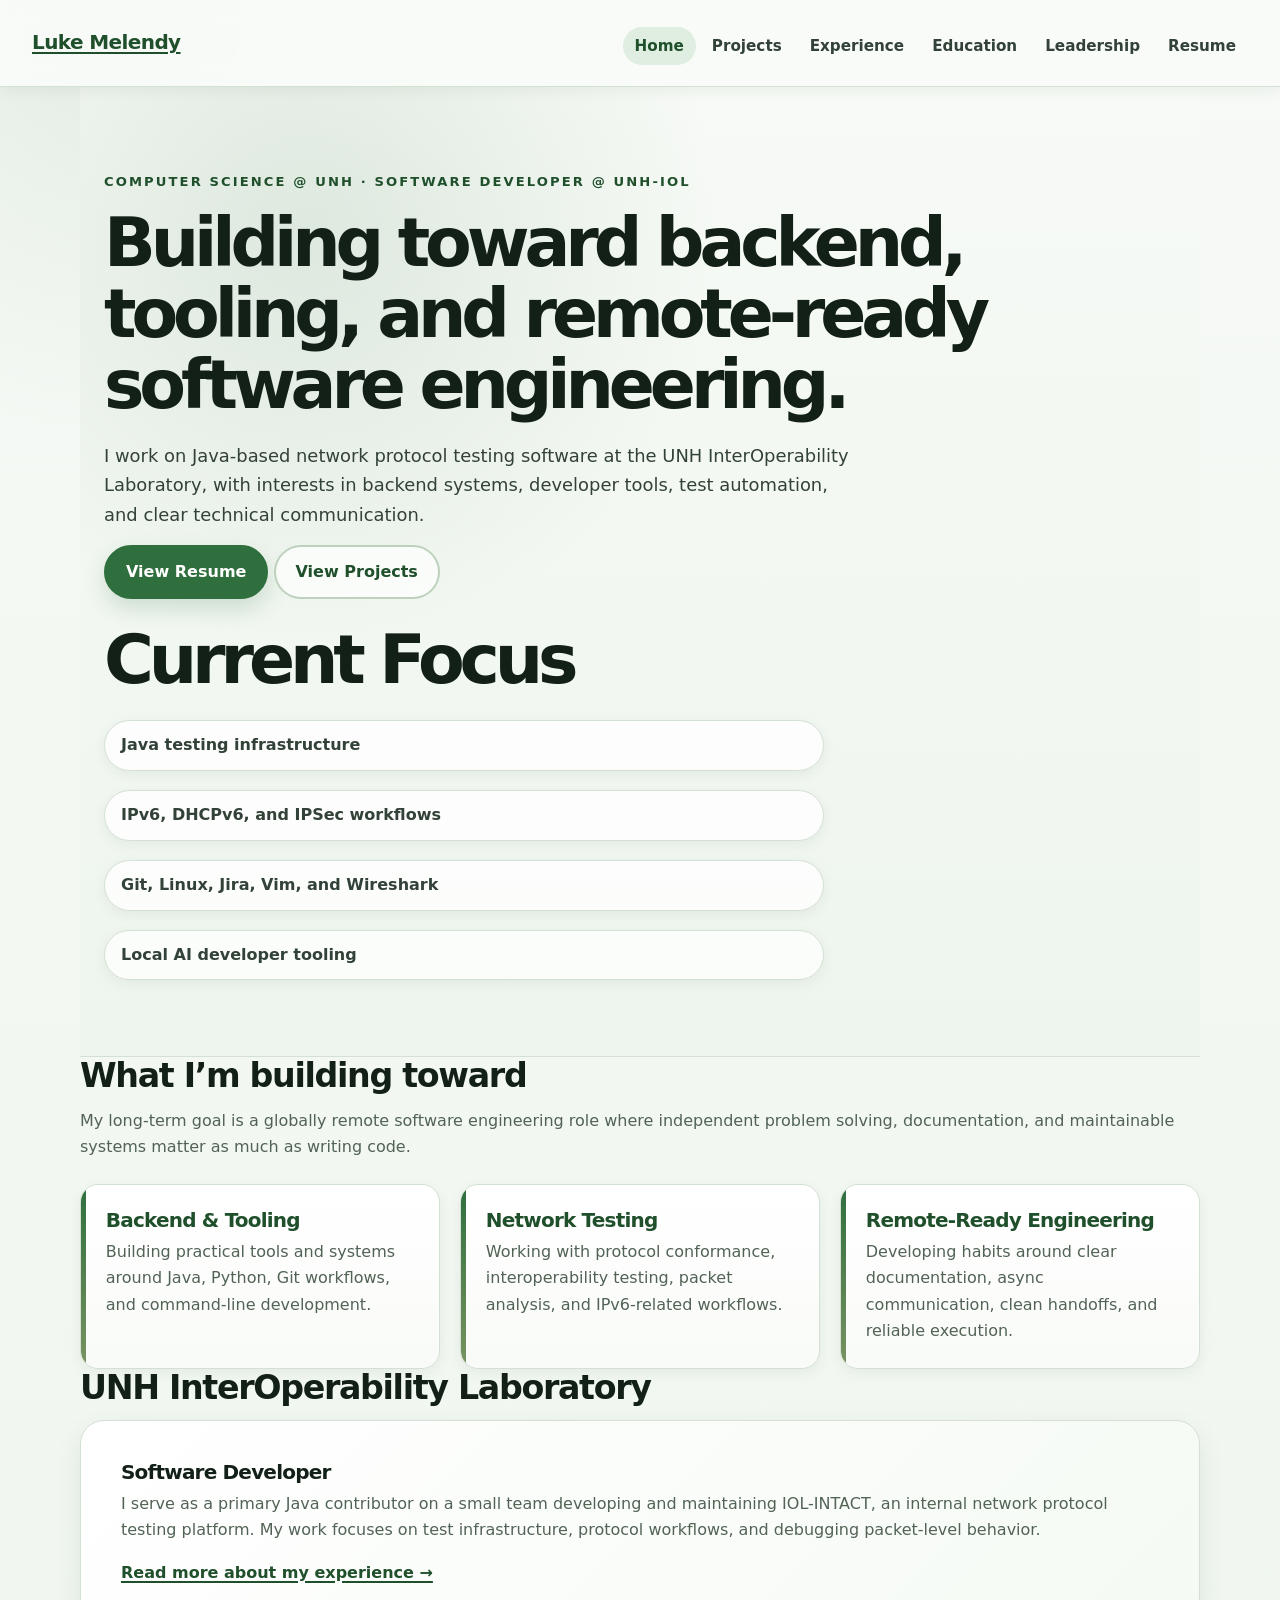
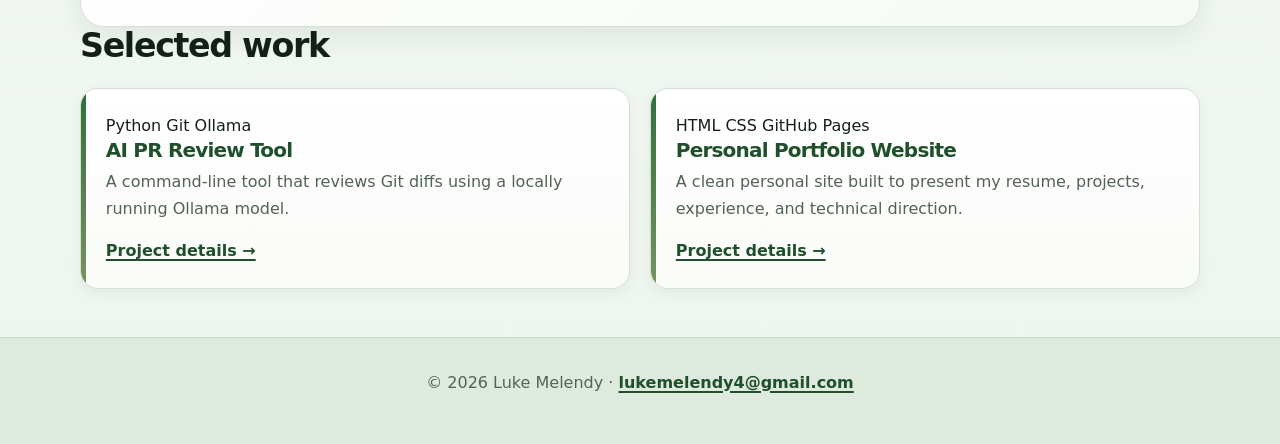
==== commit cc6414a4: "Update index.html" ====
--- a/index.html
+++ b/index.html
@@ -34,6 +34,7 @@
           <a class="btn-secondary" href="projects.html">View Projects</a>
         </div>
       </div>
+      <br>
 
       <aside class="hero-card" aria-label="Technical focus summary">
         <h2>Current Focus</h2>
@@ -48,7 +49,6 @@
 
     <section class="section">
       <div class="section-heading">
-        <p class="eyebrow">Direction</p>
         <h2>What I’m building toward</h2>
         <p>
           My long-term goal is a globally remote software engineering role where independent problem solving, documentation, and maintainable systems matter as much as writing code.
@@ -73,7 +73,6 @@
 
     <section class="section soft-section">
       <div class="section-heading compact">
-        <p class="eyebrow">Featured Experience</p>
         <h2>UNH InterOperability Laboratory</h2>
       </div>
       <div class="feature-panel">
@@ -89,14 +88,15 @@
 
     <section class="section">
       <div class="section-heading compact">
-        <p class="eyebrow">Featured Projects</p>
         <h2>Selected work</h2>
       </div>
 
       <div class="card-grid two">
         <article class="card project-card">
           <div class="tag-row">
-            <span>Python</span><span>Git</span><span>Ollama</span>
+            <span>Python</span>
+            <span>Git</span>
+            <span>Ollama</span>
           </div>
           <h3>AI PR Review Tool</h3>
           <p>A command-line tool that reviews Git diffs using a locally running Ollama model.</p>
@@ -105,7 +105,9 @@
 
         <article class="card project-card">
           <div class="tag-row">
-            <span>HTML</span><span>CSS</span><span>GitHub Pages</span>
+            <span>HTML</span>
+            <span>CSS</span>
+            <span>GitHub Pages</span>
           </div>
           <h3>Personal Portfolio Website</h3>
           <p>A clean personal site built to present my resume, projects, experience, and technical direction.</p>
--- a/style.css
+++ b/style.css
@@ -1,15 +1,37 @@
 /* =========================
    Luke Melendy Portfolio
-   Forest Professional Theme
+   Forest Portfolio Theme
    ========================= */
 
-/* ---------- Reset ---------- */
 * {
   margin: 0;
   padding: 0;
   box-sizing: border-box;
 }
 
+:root {
+  --bg: #eef5ee;
+  --bg-light: #f7faf6;
+  --panel: #ffffff;
+  --panel-soft: #f9fbf8;
+
+  --text: #132018;
+  --muted: #526356;
+  --muted-dark: #334238;
+
+  --green: #2f6f3e;
+  --green-dark: #1f4f2b;
+  --green-soft: #dfeee1;
+  --moss: #789461;
+  --border: #d4e0d3;
+
+  --shadow: 0 10px 28px rgba(24, 48, 29, 0.08);
+  --shadow-soft: 0 4px 14px rgba(24, 48, 29, 0.06);
+
+  --max-width: 1120px;
+  --radius: 18px;
+}
+
 html {
   scroll-behavior: smooth;
 }
@@ -17,63 +39,34 @@
 body {
   font-family: "Segoe UI", system-ui, -apple-system, BlinkMacSystemFont, sans-serif;
   background:
-    radial-gradient(circle at top left, rgba(84, 132, 91, 0.12), transparent 34rem),
-    linear-gradient(180deg, #f4f7f1 0%, #edf3ec 55%, #e7eee7 100%);
-  color: #172019;
+    radial-gradient(circle at 10% 0%, rgba(47, 111, 62, 0.10), transparent 28rem),
+    linear-gradient(180deg, var(--bg-light), var(--bg));
+  color: var(--text);
   line-height: 1.65;
-  min-height: 100vh;
-}
-
-/* ---------- Theme ---------- */
-:root {
-  --bg: #f4f7f1;
-  --bg-soft: #edf3ec;
-  --panel: #ffffff;
-  --panel-warm: #fbfcf8;
-
-  --text: #172019;
-  --muted: #5d6b60;
-  --muted-dark: #3f4b42;
-
-  --green: #2f6d3a;
-  --green-dark: #214d2a;
-  --green-soft: #dceadd;
-  --moss: #789461;
-  --bark: #6b563f;
-
-  --border: #d9e3d8;
-  --border-strong: #bfd1bf;
-
-  --shadow-sm: 0 4px 14px rgba(25, 44, 29, 0.08);
-  --shadow-md: 0 12px 34px rgba(25, 44, 29, 0.12);
-
-  --radius-sm: 10px;
-  --radius-md: 16px;
-  --radius-lg: 24px;
-
-  --max-width: 1120px;
-}
-
-/* ---------- Links ---------- */
+  font-size: 16px;
+}
+
+/* Links */
+
 a {
-  color: var(--green);
+  color: var(--green-dark);
   font-weight: 700;
   text-decoration-thickness: 2px;
   text-underline-offset: 3px;
 }
 
 a:hover {
-  color: var(--green-dark);
-}
-
-/* ---------- Navbar ---------- */
+  color: var(--green);
+}
+
+/* Navbar */
+
 .navbar {
-  width: 100%;
-  min-height: 72px;
-  padding: 0 2rem;
-  background: rgba(251, 252, 248, 0.92);
+  min-height: 64px;
+  padding: 0.85rem 2rem;
+  background: rgba(249, 251, 248, 0.94);
   border-bottom: 1px solid var(--border);
-  box-shadow: var(--shadow-sm);
+  box-shadow: var(--shadow-soft);
   backdrop-filter: blur(12px);
 
   display: flex;
@@ -87,165 +80,159 @@
 
 .logo {
   font-size: 1.25rem;
-  font-weight: 800;
+  font-weight: 850;
+  color: var(--green-dark);
   letter-spacing: -0.03em;
-  color: var(--green-dark);
   white-space: nowrap;
-}
-
-.logo a,
-.logo {
-  text-decoration: none;
 }
 
 .nav-links {
   list-style: none;
   display: flex;
   align-items: center;
-  justify-content: flex-end;
-  gap: 0.35rem;
-  margin: 0;
-  padding: 0;
-}
-
-.nav-links li {
-  margin: 0;
-  padding: 0;
+  gap: 0.25rem;
 }
 
 .nav-links a {
   display: inline-flex;
   align-items: center;
   justify-content: center;
-  min-height: 38px;
-  padding: 0.45rem 0.8rem;
+  padding: 0.4rem 0.75rem;
   border-radius: 999px;
-
   color: var(--muted-dark);
   font-size: 0.95rem;
-  font-weight: 700;
   text-decoration: none;
-  transition: background 0.15s ease, color 0.15s ease, transform 0.15s ease;
-}
-
-.nav-links a:hover {
-  color: var(--green-dark);
+  transition: background 0.15s ease, color 0.15s ease;
+}
+
+.nav-links a:hover,
+.nav-links a.active {
   background: var(--green-soft);
-  transform: translateY(-1px);
-}
-
-.nav-links a.active {
-  color: #ffffff;
-  background: var(--green);
-}
-
-/* ---------- Shared Page Layout ---------- */
+  color: var(--green-dark);
+}
+
+/* Shared layout */
+
 main,
 .content,
+.page-section,
 .skills,
-.contact,
-.page-section,
-.resume-actions,
-.resume-viewer {
-  width: min(var(--max-width), calc(100% - 2rem));
+.contact {
+  width: min(var(--max-width), calc(100% - 3rem));
   margin-left: auto;
   margin-right: auto;
 }
 
 .content,
 .page-section {
-  padding: 4rem 0;
-}
-
-.section-kicker,
-.kicker {
-  color: var(--green);
-  font-size: 0.85rem;
-  font-weight: 800;
-  letter-spacing: 0.12em;
+  padding: 3.5rem 0;
+}
+
+.page-header {
+  width: min(var(--max-width), calc(100% - 3rem));
+  margin: 0 auto;
+  padding: 3.75rem 0 2rem;
+}
+
+.kicker,
+.section-kicker {
+  color: var(--green-dark);
+  font-size: 0.8rem;
+  font-weight: 850;
+  letter-spacing: 0.13em;
   text-transform: uppercase;
-  margin-bottom: 0.65rem;
-}
-
-.content h2,
-.page-section h2,
-.skills h2 {
-  font-size: clamp(1.8rem, 3vw, 2.6rem);
-  line-height: 1.1;
+  margin-bottom: 0.6rem;
+}
+
+h1,
+h2,
+h3 {
+  color: var(--text);
   letter-spacing: -0.04em;
-  color: var(--text);
+  line-height: 1.12;
+}
+
+h1 {
+  font-size: clamp(2.15rem, 4vw, 3.5rem);
+  margin-bottom: 0.9rem;
+}
+
+h2 {
+  font-size: clamp(1.75rem, 2.6vw, 2.45rem);
+  margin-bottom: 0.85rem;
+}
+
+h3 {
+  font-size: 1.25rem;
+  margin-bottom: 0.5rem;
+}
+
+p {
+  color: var(--muted);
   margin-bottom: 1rem;
 }
 
-.content > p,
-.page-section > p,
 .section-intro {
-  max-width: 760px;
-  color: var(--muted);
+  max-width: 820px;
+  color: var(--muted-dark);
   font-size: 1.05rem;
-  margin-bottom: 2rem;
-}
-
-/* ---------- Hero ---------- */
+}
+
+/* Hero */
+
 .hero {
-  width: 100%;
-  padding: 7rem 1rem 5.5rem;
+  padding: 5.25rem 1.5rem 4.25rem;
+  border-bottom: 1px solid var(--border);
   background:
-    linear-gradient(rgba(244, 247, 241, 0.86), rgba(237, 243, 236, 0.95)),
-    radial-gradient(circle at 15% 15%, rgba(47, 109, 58, 0.14), transparent 24rem),
-    radial-gradient(circle at 85% 20%, rgba(120, 148, 97, 0.14), transparent 26rem);
-  border-bottom: 1px solid var(--border);
+    radial-gradient(circle at 20% 15%, rgba(47, 111, 62, 0.12), transparent 26rem),
+    linear-gradient(180deg, rgba(247, 250, 246, 0.94), rgba(238, 245, 238, 0.98));
 }
 
 .hero-content {
-  width: min(940px, calc(100% - 2rem));
+  width: min(980px, 100%);
   margin: 0 auto;
-  text-align: center;
 }
 
 .hero .eyebrow {
-  color: var(--green);
-  font-size: 0.9rem;
-  font-weight: 800;
-  letter-spacing: 0.12em;
+  color: var(--green-dark);
+  font-size: 0.82rem;
+  font-weight: 850;
+  letter-spacing: 0.16em;
   text-transform: uppercase;
   margin-bottom: 1rem;
 }
 
 .hero h1,
 .hero h2 {
-  max-width: 960px;
-  margin: 0 auto 1.1rem;
-  font-size: clamp(2.3rem, 5vw, 4.6rem);
-  line-height: 1.02;
-  letter-spacing: -0.065em;
-  color: var(--text);
+  max-width: 920px;
+  font-size: clamp(2.5rem, 6vw, 4.25rem);
+  line-height: 1.04;
+  letter-spacing: -0.075em;
+  margin-bottom: 1.25rem;
 }
 
 .hero p {
   max-width: 760px;
-  margin: 0 auto 2rem;
+  font-size: 1.12rem;
   color: var(--muted-dark);
-  font-size: clamp(1rem, 1.7vw, 1.18rem);
 }
 
 .hero-actions {
   display: flex;
-  justify-content: center;
-  gap: 0.9rem;
   flex-wrap: wrap;
-  margin-top: 1.75rem;
-}
-
-/* ---------- Buttons ---------- */
+  gap: 0.8rem;
+  margin-top: 1.8rem;
+}
+
+/* Buttons */
+
 .btn-primary,
-.btn-secondary,
-.button {
+.btn-secondary {
   display: inline-flex;
   align-items: center;
   justify-content: center;
-  min-height: 46px;
-  padding: 0.75rem 1.25rem;
+  min-height: 44px;
+  padding: 0.72rem 1.25rem;
   border-radius: 999px;
   font-weight: 800;
   text-decoration: none;
@@ -253,226 +240,152 @@
 }
 
 .btn-primary {
-  color: #ffffff;
+  color: #fff;
   background: var(--green);
   border: 2px solid var(--green);
-  box-shadow: 0 8px 22px rgba(47, 109, 58, 0.18);
+  box-shadow: 0 10px 22px rgba(47, 111, 62, 0.18);
 }
 
 .btn-primary:hover {
-  color: #ffffff;
+  color: #fff;
   background: var(--green-dark);
   border-color: var(--green-dark);
   transform: translateY(-2px);
-  box-shadow: 0 12px 28px rgba(47, 109, 58, 0.22);
 }
 
 .btn-secondary {
   color: var(--green-dark);
-  background: rgba(255, 255, 255, 0.7);
-  border: 2px solid var(--border-strong);
+  background: rgba(255, 255, 255, 0.72);
+  border: 2px solid #bdd1bd;
 }
 
 .btn-secondary:hover {
-  color: var(--green-dark);
   background: var(--green-soft);
   transform: translateY(-2px);
 }
 
-/* ---------- Grids ---------- */
-.grid,
+/* Cards and grids */
+
 .card-grid,
-.about-grid,
+.project-grid,
+.focus-grid,
 .skill-grid,
-.project-grid,
-.focus-grid {
+.about-grid {
   display: grid;
+  grid-template-columns: repeat(auto-fit, minmax(260px, 1fr));
   gap: 1.25rem;
-}
-
-.card-grid,
-.about-grid,
-.project-grid {
-  grid-template-columns: repeat(auto-fit, minmax(260px, 1fr));
-}
-
-.focus-grid,
-.skill-grid {
-  grid-template-columns: repeat(auto-fit, minmax(210px, 1fr));
-}
-
-/* ---------- Cards ---------- */
+  margin-top: 1.5rem;
+}
+
 .card,
+.project-card,
+.work-card,
 .edu-card,
-.work-card,
 .scout-card,
-.project-card,
-.skill,
-.focus-card {
-  background:
-    linear-gradient(180deg, rgba(255, 255, 255, 0.96), rgba(251, 252, 248, 0.96));
+.focus-card,
+.skill {
+  background: linear-gradient(180deg, var(--panel), var(--panel-soft));
   border: 1px solid var(--border);
-  border-radius: var(--radius-md);
-  box-shadow: var(--shadow-sm);
-  padding: 1.5rem;
+  border-radius: var(--radius);
+  box-shadow: var(--shadow-soft);
+  padding: 1.45rem 1.55rem;
   position: relative;
   overflow: hidden;
 }
 
 .card::before,
+.project-card::before,
+.work-card::before,
 .edu-card::before,
-.work-card::before,
 .scout-card::before,
-.project-card::before,
 .focus-card::before {
   content: "";
   position: absolute;
   inset: 0 auto 0 0;
   width: 5px;
   background: linear-gradient(180deg, var(--green), var(--moss));
-  opacity: 0.9;
-}
-
-.card:hover,
-.edu-card:hover,
-.work-card:hover,
-.scout-card:hover,
-.project-card:hover,
-.focus-card:hover {
-  box-shadow: var(--shadow-md);
-  transform: translateY(-2px);
-  transition: transform 0.18s ease, box-shadow 0.18s ease;
 }
 
 .card h3,
+.project-card h3,
+.work-card h3,
 .edu-card h3,
-.work-card h3,
 .scout-card h3,
-.project-card h3,
-.focus-card h3 {
-  color: var(--green-dark);
-  font-size: 1.18rem;
-  line-height: 1.25;
-  margin-bottom: 0.45rem;
-}
-
-.card p,
-.edu-card p,
-.work-card p,
-.scout-card p,
-.project-card p,
-.focus-card p {
-  color: var(--muted);
-  margin-bottom: 0.85rem;
-}
-
-.company,
-.date,
-.meta {
-  color: var(--muted-dark);
-  font-size: 0.92rem;
-  font-weight: 700;
-  margin-bottom: 0.75rem;
-}
-
-/* ---------- Lists ---------- */
-ul {
-  margin: 0.75rem 0 0;
-  padding-left: 1.2rem;
-}
-
-li {
-  color: var(--text);
-  margin-bottom: 0.45rem;
-}
-
-.card ul,
-.edu-card ul,
-.work-card ul,
-.scout-card ul,
-.project-card ul,
-.focus-card ul,
-.content ul,
-.page-section ul {
-  padding-left: 1.2rem;
-}
-
-.card li,
-.edu-card li,
-.work-card li,
-.scout-card li,
-.project-card li,
-.focus-card li,
-.content li,
-.page-section li {
-  color: var(--text);
-}
-
-/* ---------- Homepage Focus List Fix ---------- */
+.focus-card h3,
+.skill h3,
+.skill h4 {
+  color: var(--green-dark);
+}
+
+.card p:last-child,
+.project-card p:last-child,
+.work-card p:last-child,
+.edu-card p:last-child,
+.scout-card p:last-child {
+  margin-bottom: 0;
+}
+
+/* Feature panels */
+
+.feature-section {
+  width: min(var(--max-width), calc(100% - 3rem));
+  margin: 0 auto;
+  padding: 3.5rem 0;
+}
+
+.feature-panel {
+  background: linear-gradient(135deg, #ffffff, #f5faf4);
+  border: 1px solid var(--border);
+  border-radius: 24px;
+  box-shadow: var(--shadow);
+  padding: clamp(1.5rem, 4vw, 2.5rem);
+}
+
+/* Current focus */
+
 .focus-list,
 .current-focus,
 .clean-list {
-  width: min(680px, calc(100% - 2rem));
-  margin: 1.5rem auto 0;
+  width: min(720px, 100%);
+  margin: 1.5rem 0 0;
   padding: 0;
   list-style: none;
   display: grid;
-  gap: 0.7rem;
+  gap: 0.75rem;
+}
+
+.hero .focus-list,
+.hero .current-focus,
+.hero .clean-list {
+  margin-left: 0;
+  margin-right: auto;
 }
 
 .focus-list li,
 .current-focus li,
 .clean-list li {
-  background: rgba(255, 255, 255, 0.72);
+  background: rgba(255, 255, 255, 0.78);
   border: 1px solid var(--border);
   border-radius: 999px;
-  padding: 0.65rem 1rem;
+  box-shadow: var(--shadow-soft);
+  padding: 0.7rem 1rem;
   color: var(--muted-dark);
-  font-weight: 700;
-  text-align: center;
-  box-shadow: 0 4px 12px rgba(25, 44, 29, 0.05);
-}
-
-/* ---------- Feature Section ---------- */
-.feature-section {
-  width: min(var(--max-width), calc(100% - 2rem));
-  margin: 0 auto;
-  padding: 4rem 0;
-}
-
-.feature-panel {
-  background:
-    linear-gradient(135deg, rgba(255, 255, 255, 0.96), rgba(239, 246, 239, 0.96));
-  border: 1px solid var(--border);
-  border-radius: var(--radius-lg);
-  box-shadow: var(--shadow-md);
-  padding: clamp(1.5rem, 4vw, 3rem);
-}
-
-.feature-panel h2 {
-  font-size: clamp(1.8rem, 3vw, 2.8rem);
-  line-height: 1.1;
-  letter-spacing: -0.04em;
-  margin-bottom: 1rem;
-}
-
-.feature-panel p {
-  color: var(--muted);
-  max-width: 820px;
-}
-
-/* ---------- Project Tags ---------- */
+  font-weight: 750;
+}
+
+/* Tags */
+
 .tags,
 .tech-tags {
   display: flex;
   flex-wrap: wrap;
   gap: 0.45rem;
-  margin: 0.9rem 0 1rem;
+  margin: 0.85rem 0 1rem;
 }
 
 .tag,
-.tech-tags span,
-.tags span {
+.tags span,
+.tech-tags span {
   display: inline-flex;
   align-items: center;
   min-height: 28px;
@@ -484,36 +397,36 @@
   font-weight: 800;
 }
 
-/* ---------- Skills ---------- */
-.skills {
-  padding: 3rem 1rem;
-  background: transparent;
-}
-
-.skill-grid > div,
-.skill {
-  text-align: left;
-}
-
-.skill-grid h4,
-.skill h4 {
-  color: var(--green-dark);
-  margin-bottom: 0.35rem;
-}
-
-.skill-grid p,
-.skill p {
-  color: var(--muted);
-}
-
-/* ---------- Resume Page ---------- */
+/* Lists */
+
+ul {
+  margin: 0.85rem 0 0;
+  padding-left: 1.2rem;
+}
+
+li {
+  margin-bottom: 0.45rem;
+  color: var(--text);
+}
+
+/* Two-column sections */
+
+.two-column {
+  display: grid;
+  grid-template-columns: minmax(0, 1fr) minmax(280px, 0.85fr);
+  gap: 2rem;
+  align-items: start;
+}
+
+/* Resume */
+
 .resume-viewer {
+  margin-top: 1.5rem;
   background: var(--panel);
   border: 1px solid var(--border);
-  border-radius: var(--radius-md);
-  box-shadow: var(--shadow-md);
+  border-radius: var(--radius);
+  box-shadow: var(--shadow);
   overflow: hidden;
-  margin-top: 1.5rem;
 }
 
 .resume-viewer iframe {
@@ -525,136 +438,80 @@
 
 .resume-actions {
   display: flex;
-  gap: 0.9rem;
+  gap: 0.8rem;
   justify-content: center;
   flex-wrap: wrap;
   margin-top: 1.5rem;
 }
 
-/* ---------- Contact ---------- */
+/* Contact */
+
 .contact {
-  margin-top: 1rem;
+  margin-top: 2rem;
   margin-bottom: 4rem;
   padding: 2rem;
-  background: var(--panel-warm);
+  background: var(--panel);
   border: 1px solid var(--border);
-  border-radius: var(--radius-md);
-  box-shadow: var(--shadow-sm);
-}
-
-.contact h3 {
-  color: var(--green-dark);
-  margin-bottom: 0.85rem;
-  text-align: center;
+  border-radius: var(--radius);
+  box-shadow: var(--shadow-soft);
 }
 
 .contact ul {
   list-style: none;
   padding: 0;
-  margin: 0;
-  display: grid;
-  gap: 0.5rem;
-  text-align: center;
-}
-
-/* ---------- Footer ---------- */
+}
+
+/* Footer */
+
 footer {
   margin-top: 3rem;
   padding: 2rem 1rem;
   text-align: center;
   color: var(--muted);
-  background: #dfe9df;
-  border-top: 1px solid var(--border-strong);
-}
-
-/* ---------- Utility Classes ---------- */
-.center {
-  text-align: center;
-}
-
-.narrow {
-  max-width: 760px;
-}
-
-.spaced {
-  margin-top: 2rem;
-}
-
-.two-column {
-  display: grid;
-  grid-template-columns: 1.1fr 0.9fr;
-  gap: 1.5rem;
-  align-items: start;
-}
-
-/* ---------- Responsive ---------- */
+  background: #dfeadf;
+  border-top: 1px solid #c6d8c6;
+}
+
+/* Responsive */
+
 @media (max-width: 900px) {
   .navbar {
-    min-height: auto;
-    padding: 1rem;
     align-items: flex-start;
     flex-direction: column;
-    gap: 0.8rem;
+    gap: 0.75rem;
   }
 
   .nav-links {
-    width: 100%;
-    justify-content: flex-start;
     flex-wrap: wrap;
-  }
-
-  .nav-links a {
-    font-size: 0.9rem;
-    padding: 0.4rem 0.65rem;
-  }
-
-  .hero {
-    padding: 5rem 1rem 4rem;
   }
 
   .two-column {
     grid-template-columns: 1fr;
   }
 
-  .resume-viewer iframe {
-    height: 640px;
-  }
-}
-
-@media (max-width: 560px) {
-  body {
-    line-height: 1.58;
-  }
-
-  .navbar {
-    position: static;
-  }
-
-  .logo {
-    font-size: 1.15rem;
-  }
-
   .hero {
-    padding: 4rem 1rem 3.5rem;
+    padding-top: 4rem;
+  }
+}
+
+@media (max-width: 600px) {
+  main,
+  .content,
+  .page-section,
+  .skills,
+  .contact,
+  .page-header,
+  .feature-section {
+    width: min(100% - 2rem, var(--max-width));
   }
 
   .hero h1,
   .hero h2 {
-    font-size: 2.25rem;
-  }
-
-  .content,
-  .page-section {
-    padding: 3rem 0;
-  }
-
-  .card,
-  .edu-card,
-  .work-card,
-  .scout-card,
-  .project-card,
-  .focus-card {
-    padding: 1.2rem;
+    font-size: clamp(2.25rem, 13vw, 3.2rem);
+  }
+
+  .hero p {
+    font-size: 1rem;
   }
 
   .btn-primary,
@@ -662,8 +519,7 @@
     width: 100%;
   }
 
-  .hero-actions,
-  .resume-actions {
-    width: 100%;
-  }
-}
+  .resume-viewer iframe {
+    height: 620px;
+  }
+}
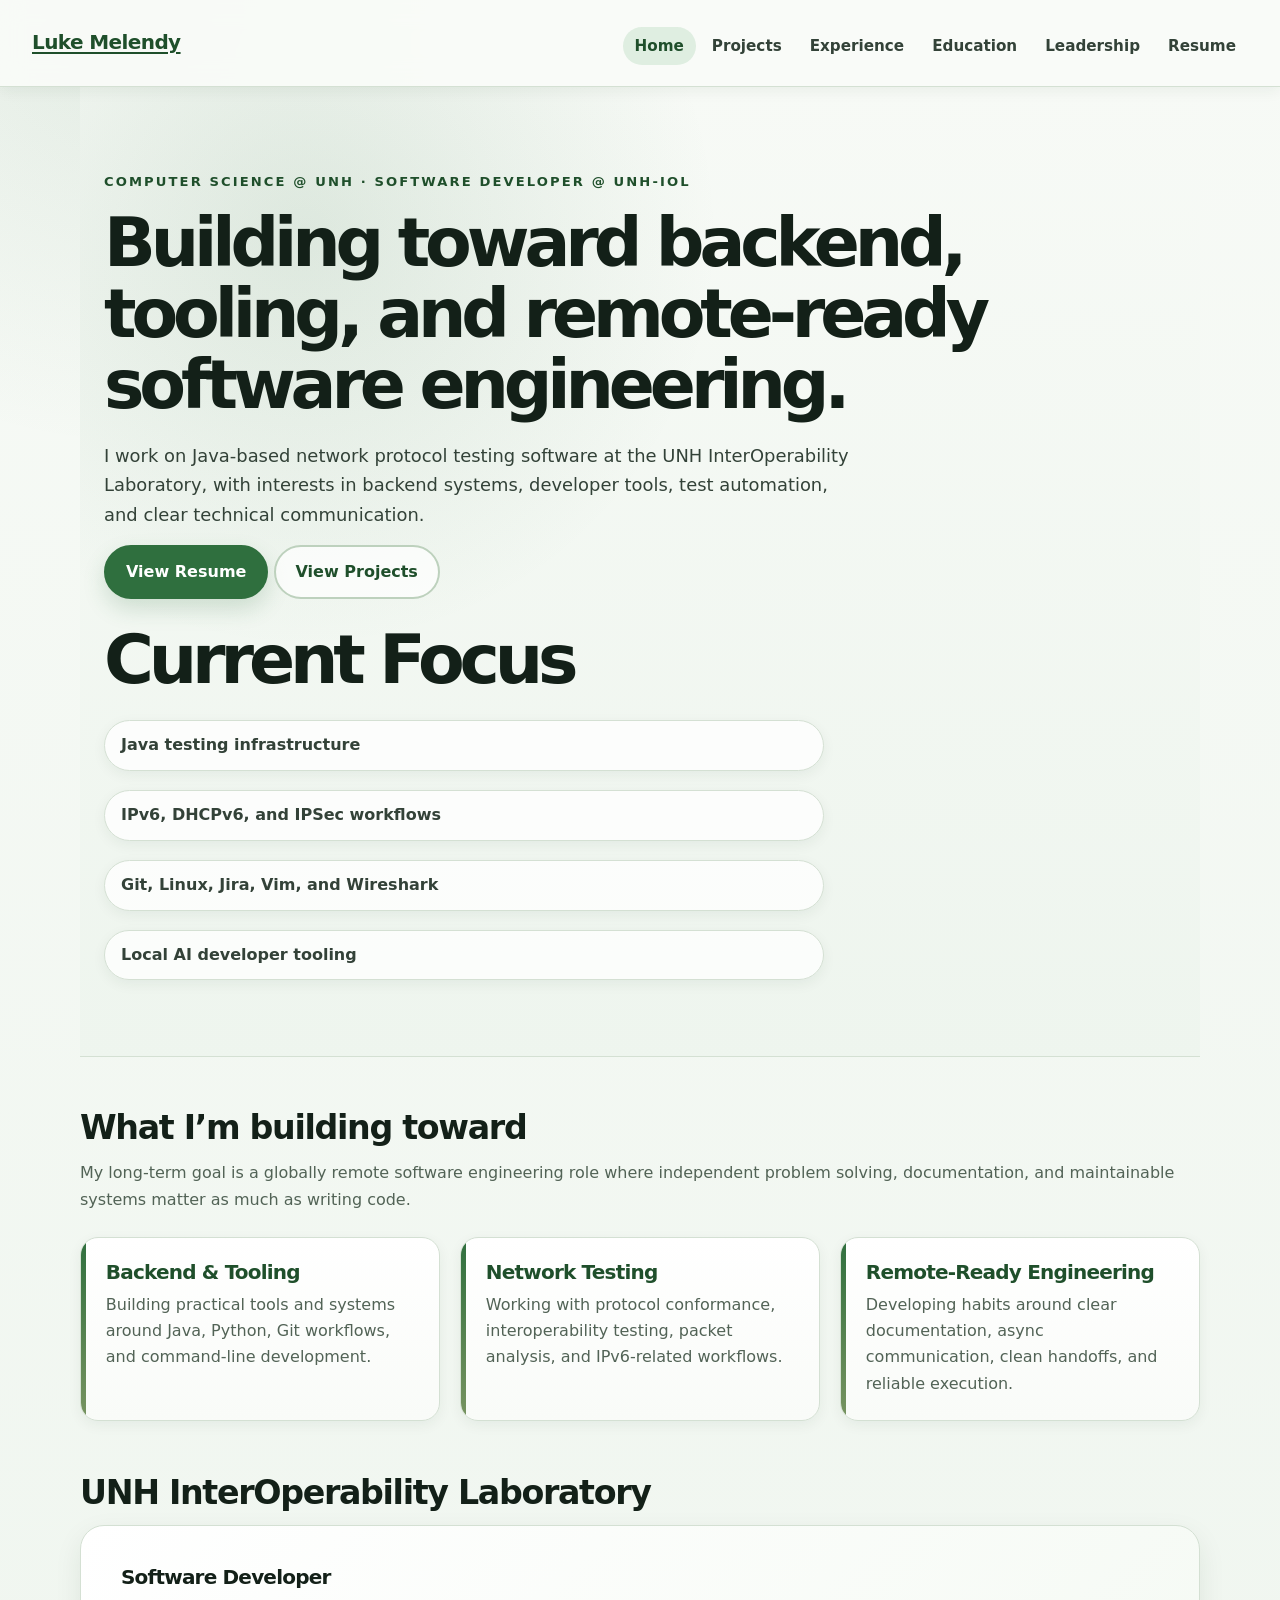
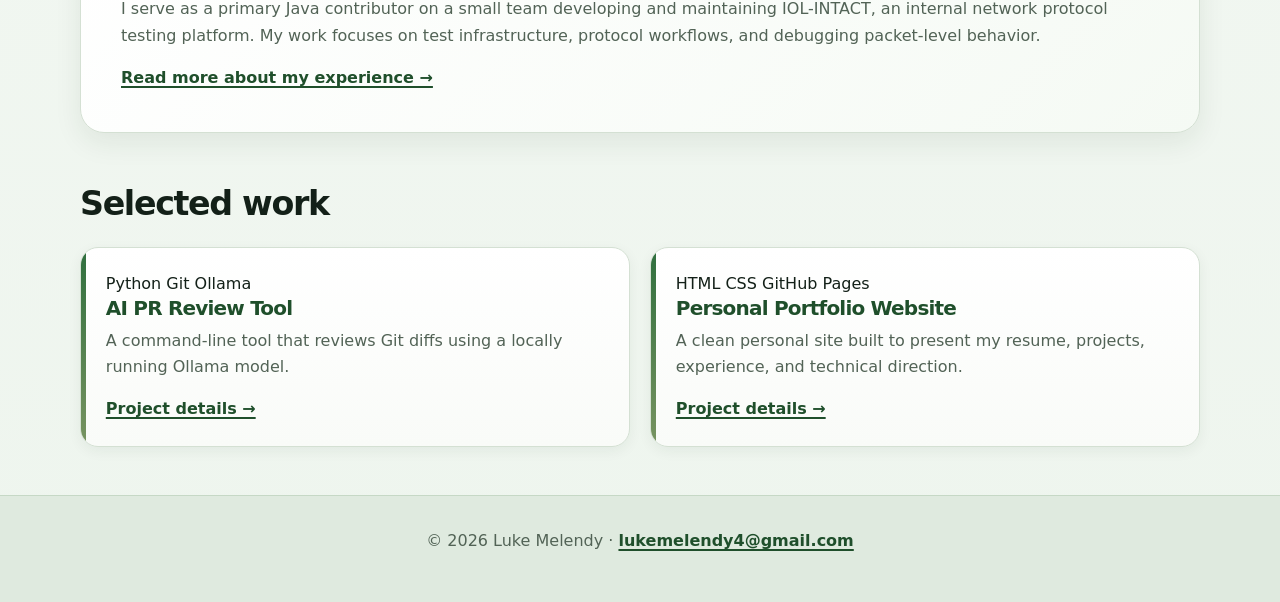
==== commit 6cd7b21b: "Update index.html" ====
--- a/index.html
+++ b/index.html
@@ -47,6 +47,8 @@
       </aside>
     </section>
 
+    <br>
+    <br>
     <section class="section">
       <div class="section-heading">
         <h2>What I’m building toward</h2>
@@ -71,6 +73,8 @@
       </div>
     </section>
 
+    <br>
+    <br>
     <section class="section soft-section">
       <div class="section-heading compact">
         <h2>UNH InterOperability Laboratory</h2>
@@ -85,7 +89,9 @@
         <a class="text-link" href="work.html">Read more about my experience →</a>
       </div>
     </section>
-
+      
+    <br>
+    <br>
     <section class="section">
       <div class="section-heading compact">
         <h2>Selected work</h2>
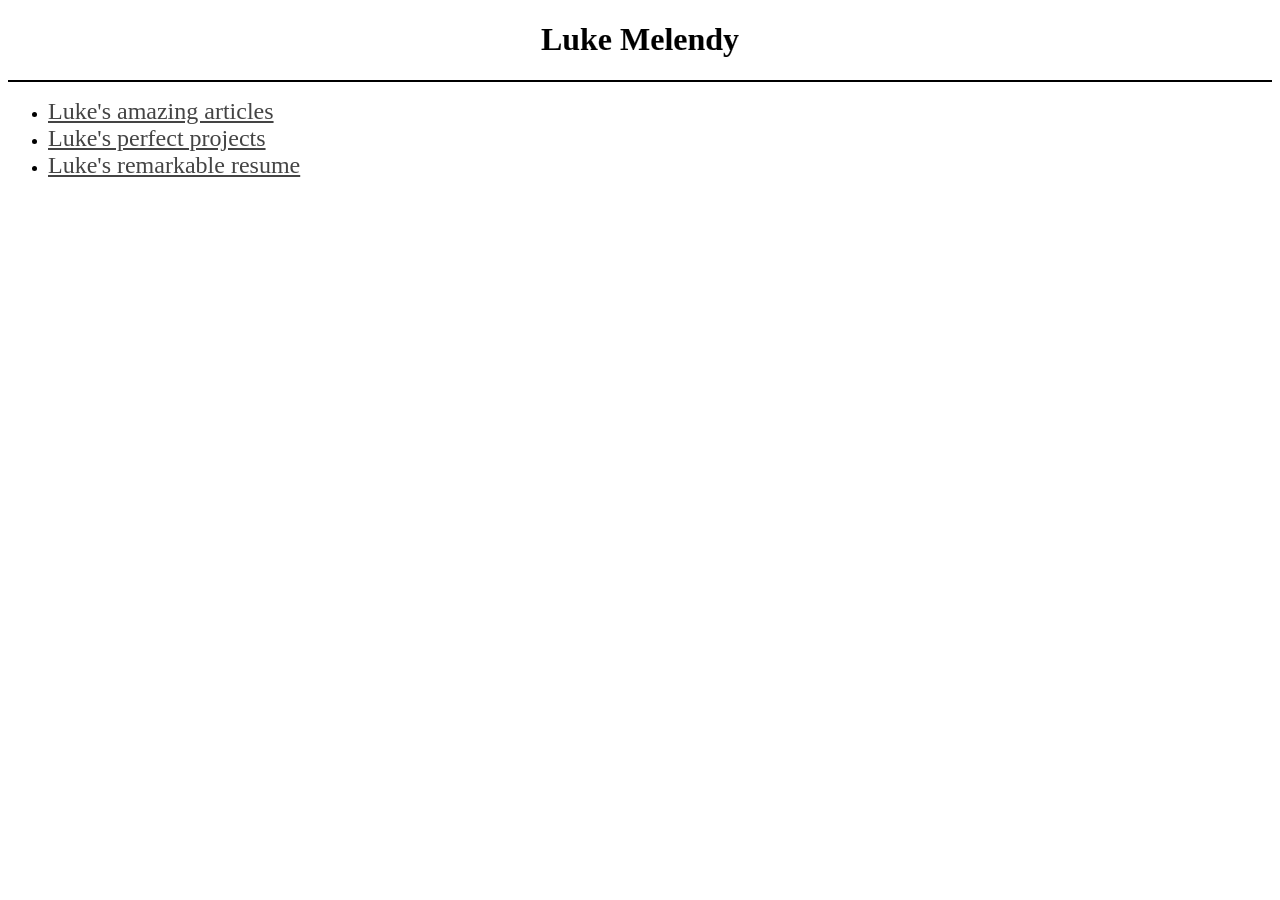
==== commit b15f7713: "total overhaul" ====
--- a/index.html
+++ b/index.html
@@ -1,130 +1,20 @@
 <!DOCTYPE html>
-<html lang="en">
+
+<html>
+
 <head>
-  <meta charset="UTF-8" />
-  <meta name="viewport" content="width=device-width, initial-scale=1.0" />
-  <meta name="description" content="Luke Melendy — Computer Science student and software developer focused on backend tools, network testing, automation, and remote-ready engineering." />
-  <title>Luke Melendy | Software Developer</title>
-  <link rel="stylesheet" href="style.css" />
-  <link rel="icon" type="image/png" href="assets/icons/site-logo.png" />
+  <link rel="stylesheet" href="style.css">
+  <title> Luke Melendy</title>
 </head>
-<body>
-  <nav class="navbar" aria-label="Main navigation">
-    <a class="logo" href="index.html">Luke Melendy</a>
-    <ul class="nav-links">
-      <li><a href="index.html" class="active">Home</a></li>
-      <li><a href="projects.html">Projects</a></li>
-      <li><a href="work.html">Experience</a></li>
-      <li><a href="school.html">Education</a></li>
-      <li><a href="scouting.html">Leadership</a></li>
-      <li><a href="resume.html">Resume</a></li>
+
+  <body>
+    <h1 style="text-align: center; color: black; -webkit-text-stroke: .2px grey;"> Luke Melendy</h1>
+    <hr style="border: none; border-top: 2px solid black">
+    <ul> 
+      <li><a href="Articles.html">Luke's amazing articles</a> </li>
+      <li><a href="projects.html">Luke's perfect projects</a> </li>
+      <li><a href="resume.html">Luke's remarkable resume</a> </li>
     </ul>
-  </nav>
+  </body>
 
-  <main>
-    <section class="hero split-section">
-      <div class="hero-copy">
-        <p class="eyebrow">Computer Science @ UNH · Software Developer @ UNH-IOL</p>
-        <h1>Building toward backend, tooling, and remote-ready software engineering.</h1>
-        <p class="lead">
-          I work on Java-based network protocol testing software at the UNH InterOperability Laboratory, with interests in backend systems, developer tools, test automation, and clear technical communication.
-        </p>
-        <div class="button-row">
-          <a class="btn-primary" href="resume.html">View Resume</a>
-          <a class="btn-secondary" href="projects.html">View Projects</a>
-        </div>
-      </div>
-      <br>
-
-      <aside class="hero-card" aria-label="Technical focus summary">
-        <h2>Current Focus</h2>
-        <ul class="focus-list">
-          <li>Java testing infrastructure</li>
-          <li>IPv6, DHCPv6, and IPSec workflows</li>
-          <li>Git, Linux, Jira, Vim, and Wireshark</li>
-          <li>Local AI developer tooling</li>
-        </ul>
-      </aside>
-    </section>
-
-    <br>
-    <br>
-    <section class="section">
-      <div class="section-heading">
-        <h2>What I’m building toward</h2>
-        <p>
-          My long-term goal is a globally remote software engineering role where independent problem solving, documentation, and maintainable systems matter as much as writing code.
-        </p>
-      </div>
-
-      <div class="card-grid three">
-        <article class="card">
-          <h3>Backend & Tooling</h3>
-          <p>Building practical tools and systems around Java, Python, Git workflows, and command-line development.</p>
-        </article>
-        <article class="card">
-          <h3>Network Testing</h3>
-          <p>Working with protocol conformance, interoperability testing, packet analysis, and IPv6-related workflows.</p>
-        </article>
-        <article class="card">
-          <h3>Remote-Ready Engineering</h3>
-          <p>Developing habits around clear documentation, async communication, clean handoffs, and reliable execution.</p>
-        </article>
-      </div>
-    </section>
-
-    <br>
-    <br>
-    <section class="section soft-section">
-      <div class="section-heading compact">
-        <h2>UNH InterOperability Laboratory</h2>
-      </div>
-      <div class="feature-panel">
-        <div>
-          <h3>Software Developer</h3>
-          <p>
-            I serve as a primary Java contributor on a small team developing and maintaining IOL-INTACT, an internal network protocol testing platform. My work focuses on test infrastructure, protocol workflows, and debugging packet-level behavior.
-          </p>
-        </div>
-        <a class="text-link" href="work.html">Read more about my experience →</a>
-      </div>
-    </section>
-      
-    <br>
-    <br>
-    <section class="section">
-      <div class="section-heading compact">
-        <h2>Selected work</h2>
-      </div>
-
-      <div class="card-grid two">
-        <article class="card project-card">
-          <div class="tag-row">
-            <span>Python</span>
-            <span>Git</span>
-            <span>Ollama</span>
-          </div>
-          <h3>AI PR Review Tool</h3>
-          <p>A command-line tool that reviews Git diffs using a locally running Ollama model.</p>
-          <a class="text-link" href="projects.html#ai-pr-review">Project details →</a>
-        </article>
-
-        <article class="card project-card">
-          <div class="tag-row">
-            <span>HTML</span>
-            <span>CSS</span>
-            <span>GitHub Pages</span>
-          </div>
-          <h3>Personal Portfolio Website</h3>
-          <p>A clean personal site built to present my resume, projects, experience, and technical direction.</p>
-          <a class="text-link" href="projects.html#portfolio">Project details →</a>
-        </article>
-      </div>
-    </section>
-  </main>
-
-  <footer>
-    <p>© 2026 Luke Melendy · <a href="mailto:lukemelendy4@gmail.com">lukemelendy4@gmail.com</a></p>
-  </footer>
-</body>
-</html>
+</html>
--- a/style.css
+++ b/style.css
@@ -1,525 +1,31 @@
-/* =========================
-   Luke Melendy Portfolio
-   Forest Portfolio Theme
-   ========================= */
+/* body {
+  background-color: #4D5D53;  this is called "Feldgrau" from https://cssgradient.io/shades-of-green/ and its the best color ever 
+} */
 
-* {
-  margin: 0;
-  padding: 0;
-  box-sizing: border-box;
+a:link {
+  color: rgb(68, 68, 68);
+  background-color: transparent;
+  text-decoration: underline;
+  font-size: 24px;
 }
 
-:root {
-  --bg: #eef5ee;
-  --bg-light: #f7faf6;
-  --panel: #ffffff;
-  --panel-soft: #f9fbf8;
-
-  --text: #132018;
-  --muted: #526356;
-  --muted-dark: #334238;
-
-  --green: #2f6f3e;
-  --green-dark: #1f4f2b;
-  --green-soft: #dfeee1;
-  --moss: #789461;
-  --border: #d4e0d3;
-
-  --shadow: 0 10px 28px rgba(24, 48, 29, 0.08);
-  --shadow-soft: 0 4px 14px rgba(24, 48, 29, 0.06);
-
-  --max-width: 1120px;
-  --radius: 18px;
-}
-
-html {
-  scroll-behavior: smooth;
-}
-
-body {
-  font-family: "Segoe UI", system-ui, -apple-system, BlinkMacSystemFont, sans-serif;
-  background:
-    radial-gradient(circle at 10% 0%, rgba(47, 111, 62, 0.10), transparent 28rem),
-    linear-gradient(180deg, var(--bg-light), var(--bg));
-  color: var(--text);
-  line-height: 1.65;
-  font-size: 16px;
-}
-
-/* Links */
-
-a {
-  color: var(--green-dark);
-  font-weight: 700;
-  text-decoration-thickness: 2px;
-  text-underline-offset: 3px;
+a:visited {
+  color: rgb(68, 68, 68);
+  background-color: transparent;
+  text-decoration: none;
+  font-size: 24px;
 }
 
 a:hover {
-  color: var(--green);
+  color: black;
+  background-color: transparent;
+  text-decoration: underline;
+  font-size: 24px;
 }
 
-/* Navbar */
-
-.navbar {
-  min-height: 64px;
-  padding: 0.85rem 2rem;
-  background: rgba(249, 251, 248, 0.94);
-  border-bottom: 1px solid var(--border);
-  box-shadow: var(--shadow-soft);
-  backdrop-filter: blur(12px);
-
-  display: flex;
-  align-items: center;
-  justify-content: space-between;
-
-  position: sticky;
-  top: 0;
-  z-index: 50;
-}
-
-.logo {
-  font-size: 1.25rem;
-  font-weight: 850;
-  color: var(--green-dark);
-  letter-spacing: -0.03em;
-  white-space: nowrap;
-}
-
-.nav-links {
-  list-style: none;
-  display: flex;
-  align-items: center;
-  gap: 0.25rem;
-}
-
-.nav-links a {
-  display: inline-flex;
-  align-items: center;
-  justify-content: center;
-  padding: 0.4rem 0.75rem;
-  border-radius: 999px;
-  color: var(--muted-dark);
-  font-size: 0.95rem;
-  text-decoration: none;
-  transition: background 0.15s ease, color 0.15s ease;
-}
-
-.nav-links a:hover,
-.nav-links a.active {
-  background: var(--green-soft);
-  color: var(--green-dark);
-}
-
-/* Shared layout */
-
-main,
-.content,
-.page-section,
-.skills,
-.contact {
-  width: min(var(--max-width), calc(100% - 3rem));
-  margin-left: auto;
-  margin-right: auto;
-}
-
-.content,
-.page-section {
-  padding: 3.5rem 0;
-}
-
-.page-header {
-  width: min(var(--max-width), calc(100% - 3rem));
-  margin: 0 auto;
-  padding: 3.75rem 0 2rem;
-}
-
-.kicker,
-.section-kicker {
-  color: var(--green-dark);
-  font-size: 0.8rem;
-  font-weight: 850;
-  letter-spacing: 0.13em;
-  text-transform: uppercase;
-  margin-bottom: 0.6rem;
-}
-
-h1,
-h2,
-h3 {
-  color: var(--text);
-  letter-spacing: -0.04em;
-  line-height: 1.12;
-}
-
-h1 {
-  font-size: clamp(2.15rem, 4vw, 3.5rem);
-  margin-bottom: 0.9rem;
-}
-
-h2 {
-  font-size: clamp(1.75rem, 2.6vw, 2.45rem);
-  margin-bottom: 0.85rem;
-}
-
-h3 {
-  font-size: 1.25rem;
-  margin-bottom: 0.5rem;
-}
-
-p {
-  color: var(--muted);
-  margin-bottom: 1rem;
-}
-
-.section-intro {
-  max-width: 820px;
-  color: var(--muted-dark);
-  font-size: 1.05rem;
-}
-
-/* Hero */
-
-.hero {
-  padding: 5.25rem 1.5rem 4.25rem;
-  border-bottom: 1px solid var(--border);
-  background:
-    radial-gradient(circle at 20% 15%, rgba(47, 111, 62, 0.12), transparent 26rem),
-    linear-gradient(180deg, rgba(247, 250, 246, 0.94), rgba(238, 245, 238, 0.98));
-}
-
-.hero-content {
-  width: min(980px, 100%);
-  margin: 0 auto;
-}
-
-.hero .eyebrow {
-  color: var(--green-dark);
-  font-size: 0.82rem;
-  font-weight: 850;
-  letter-spacing: 0.16em;
-  text-transform: uppercase;
-  margin-bottom: 1rem;
-}
-
-.hero h1,
-.hero h2 {
-  max-width: 920px;
-  font-size: clamp(2.5rem, 6vw, 4.25rem);
-  line-height: 1.04;
-  letter-spacing: -0.075em;
-  margin-bottom: 1.25rem;
-}
-
-.hero p {
-  max-width: 760px;
-  font-size: 1.12rem;
-  color: var(--muted-dark);
-}
-
-.hero-actions {
-  display: flex;
-  flex-wrap: wrap;
-  gap: 0.8rem;
-  margin-top: 1.8rem;
-}
-
-/* Buttons */
-
-.btn-primary,
-.btn-secondary {
-  display: inline-flex;
-  align-items: center;
-  justify-content: center;
-  min-height: 44px;
-  padding: 0.72rem 1.25rem;
-  border-radius: 999px;
-  font-weight: 800;
-  text-decoration: none;
-  transition: transform 0.15s ease, box-shadow 0.15s ease, background 0.15s ease;
-}
-
-.btn-primary {
-  color: #fff;
-  background: var(--green);
-  border: 2px solid var(--green);
-  box-shadow: 0 10px 22px rgba(47, 111, 62, 0.18);
-}
-
-.btn-primary:hover {
-  color: #fff;
-  background: var(--green-dark);
-  border-color: var(--green-dark);
-  transform: translateY(-2px);
-}
-
-.btn-secondary {
-  color: var(--green-dark);
-  background: rgba(255, 255, 255, 0.72);
-  border: 2px solid #bdd1bd;
-}
-
-.btn-secondary:hover {
-  background: var(--green-soft);
-  transform: translateY(-2px);
-}
-
-/* Cards and grids */
-
-.card-grid,
-.project-grid,
-.focus-grid,
-.skill-grid,
-.about-grid {
-  display: grid;
-  grid-template-columns: repeat(auto-fit, minmax(260px, 1fr));
-  gap: 1.25rem;
-  margin-top: 1.5rem;
-}
-
-.card,
-.project-card,
-.work-card,
-.edu-card,
-.scout-card,
-.focus-card,
-.skill {
-  background: linear-gradient(180deg, var(--panel), var(--panel-soft));
-  border: 1px solid var(--border);
-  border-radius: var(--radius);
-  box-shadow: var(--shadow-soft);
-  padding: 1.45rem 1.55rem;
-  position: relative;
-  overflow: hidden;
-}
-
-.card::before,
-.project-card::before,
-.work-card::before,
-.edu-card::before,
-.scout-card::before,
-.focus-card::before {
-  content: "";
-  position: absolute;
-  inset: 0 auto 0 0;
-  width: 5px;
-  background: linear-gradient(180deg, var(--green), var(--moss));
-}
-
-.card h3,
-.project-card h3,
-.work-card h3,
-.edu-card h3,
-.scout-card h3,
-.focus-card h3,
-.skill h3,
-.skill h4 {
-  color: var(--green-dark);
-}
-
-.card p:last-child,
-.project-card p:last-child,
-.work-card p:last-child,
-.edu-card p:last-child,
-.scout-card p:last-child {
-  margin-bottom: 0;
-}
-
-/* Feature panels */
-
-.feature-section {
-  width: min(var(--max-width), calc(100% - 3rem));
-  margin: 0 auto;
-  padding: 3.5rem 0;
-}
-
-.feature-panel {
-  background: linear-gradient(135deg, #ffffff, #f5faf4);
-  border: 1px solid var(--border);
-  border-radius: 24px;
-  box-shadow: var(--shadow);
-  padding: clamp(1.5rem, 4vw, 2.5rem);
-}
-
-/* Current focus */
-
-.focus-list,
-.current-focus,
-.clean-list {
-  width: min(720px, 100%);
-  margin: 1.5rem 0 0;
-  padding: 0;
-  list-style: none;
-  display: grid;
-  gap: 0.75rem;
-}
-
-.hero .focus-list,
-.hero .current-focus,
-.hero .clean-list {
-  margin-left: 0;
-  margin-right: auto;
-}
-
-.focus-list li,
-.current-focus li,
-.clean-list li {
-  background: rgba(255, 255, 255, 0.78);
-  border: 1px solid var(--border);
-  border-radius: 999px;
-  box-shadow: var(--shadow-soft);
-  padding: 0.7rem 1rem;
-  color: var(--muted-dark);
-  font-weight: 750;
-}
-
-/* Tags */
-
-.tags,
-.tech-tags {
-  display: flex;
-  flex-wrap: wrap;
-  gap: 0.45rem;
-  margin: 0.85rem 0 1rem;
-}
-
-.tag,
-.tags span,
-.tech-tags span {
-  display: inline-flex;
-  align-items: center;
-  min-height: 28px;
-  padding: 0.25rem 0.65rem;
-  border-radius: 999px;
-  background: var(--green-soft);
-  color: var(--green-dark);
-  font-size: 0.82rem;
-  font-weight: 800;
-}
-
-/* Lists */
-
-ul {
-  margin: 0.85rem 0 0;
-  padding-left: 1.2rem;
-}
-
-li {
-  margin-bottom: 0.45rem;
-  color: var(--text);
-}
-
-/* Two-column sections */
-
-.two-column {
-  display: grid;
-  grid-template-columns: minmax(0, 1fr) minmax(280px, 0.85fr);
-  gap: 2rem;
-  align-items: start;
-}
-
-/* Resume */
-
-.resume-viewer {
-  margin-top: 1.5rem;
-  background: var(--panel);
-  border: 1px solid var(--border);
-  border-radius: var(--radius);
-  box-shadow: var(--shadow);
-  overflow: hidden;
-}
-
-.resume-viewer iframe {
-  display: block;
-  width: 100%;
-  height: 820px;
-  border: none;
-}
-
-.resume-actions {
-  display: flex;
-  gap: 0.8rem;
-  justify-content: center;
-  flex-wrap: wrap;
-  margin-top: 1.5rem;
-}
-
-/* Contact */
-
-.contact {
-  margin-top: 2rem;
-  margin-bottom: 4rem;
-  padding: 2rem;
-  background: var(--panel);
-  border: 1px solid var(--border);
-  border-radius: var(--radius);
-  box-shadow: var(--shadow-soft);
-}
-
-.contact ul {
-  list-style: none;
-  padding: 0;
-}
-
-/* Footer */
-
-footer {
-  margin-top: 3rem;
-  padding: 2rem 1rem;
-  text-align: center;
-  color: var(--muted);
-  background: #dfeadf;
-  border-top: 1px solid #c6d8c6;
-}
-
-/* Responsive */
-
-@media (max-width: 900px) {
-  .navbar {
-    align-items: flex-start;
-    flex-direction: column;
-    gap: 0.75rem;
-  }
-
-  .nav-links {
-    flex-wrap: wrap;
-  }
-
-  .two-column {
-    grid-template-columns: 1fr;
-  }
-
-  .hero {
-    padding-top: 4rem;
-  }
-}
-
-@media (max-width: 600px) {
-  main,
-  .content,
-  .page-section,
-  .skills,
-  .contact,
-  .page-header,
-  .feature-section {
-    width: min(100% - 2rem, var(--max-width));
-  }
-
-  .hero h1,
-  .hero h2 {
-    font-size: clamp(2.25rem, 13vw, 3.2rem);
-  }
-
-  .hero p {
-    font-size: 1rem;
-  }
-
-  .btn-primary,
-  .btn-secondary {
-    width: 100%;
-  }
-
-  .resume-viewer iframe {
-    height: 620px;
-  }
-}
+a:active {
+  color: black;
+  background-color: transparent;
+  text-decoration: underline;
+  font-size: 24px;
+}
